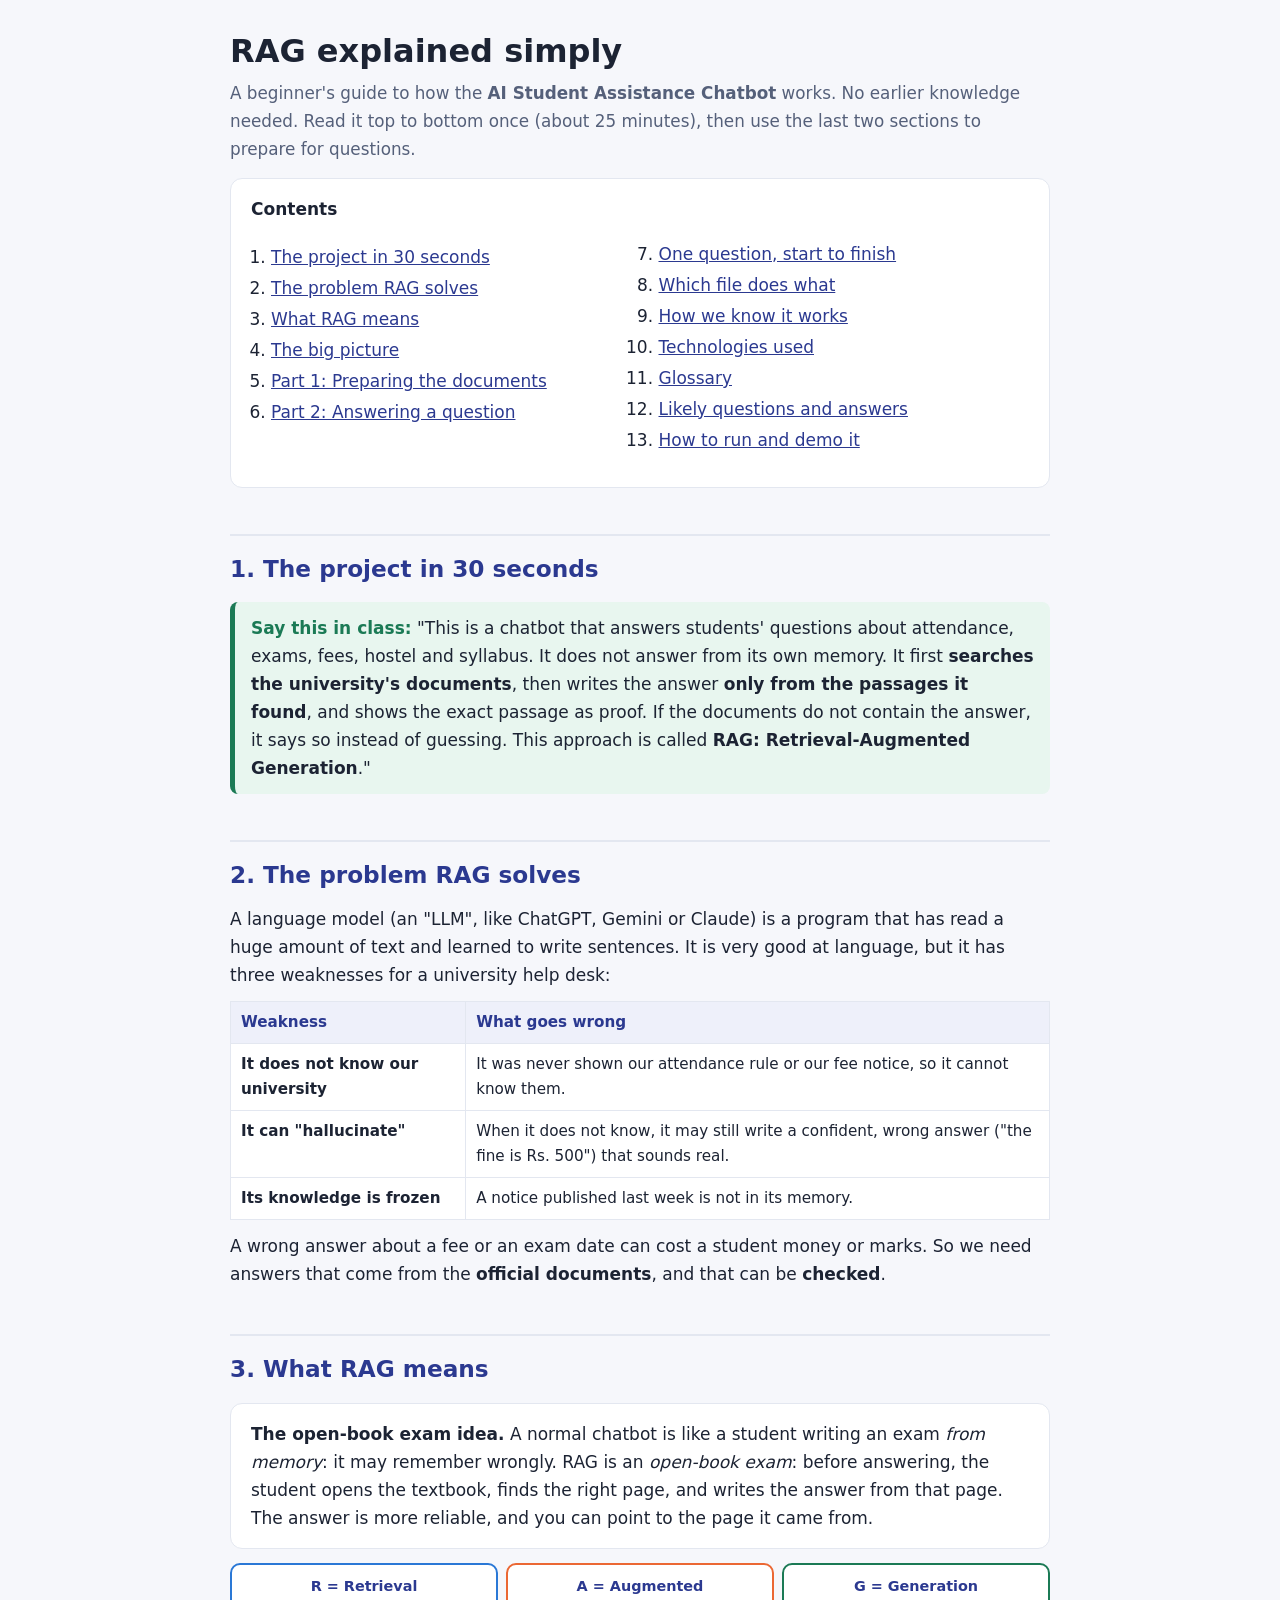
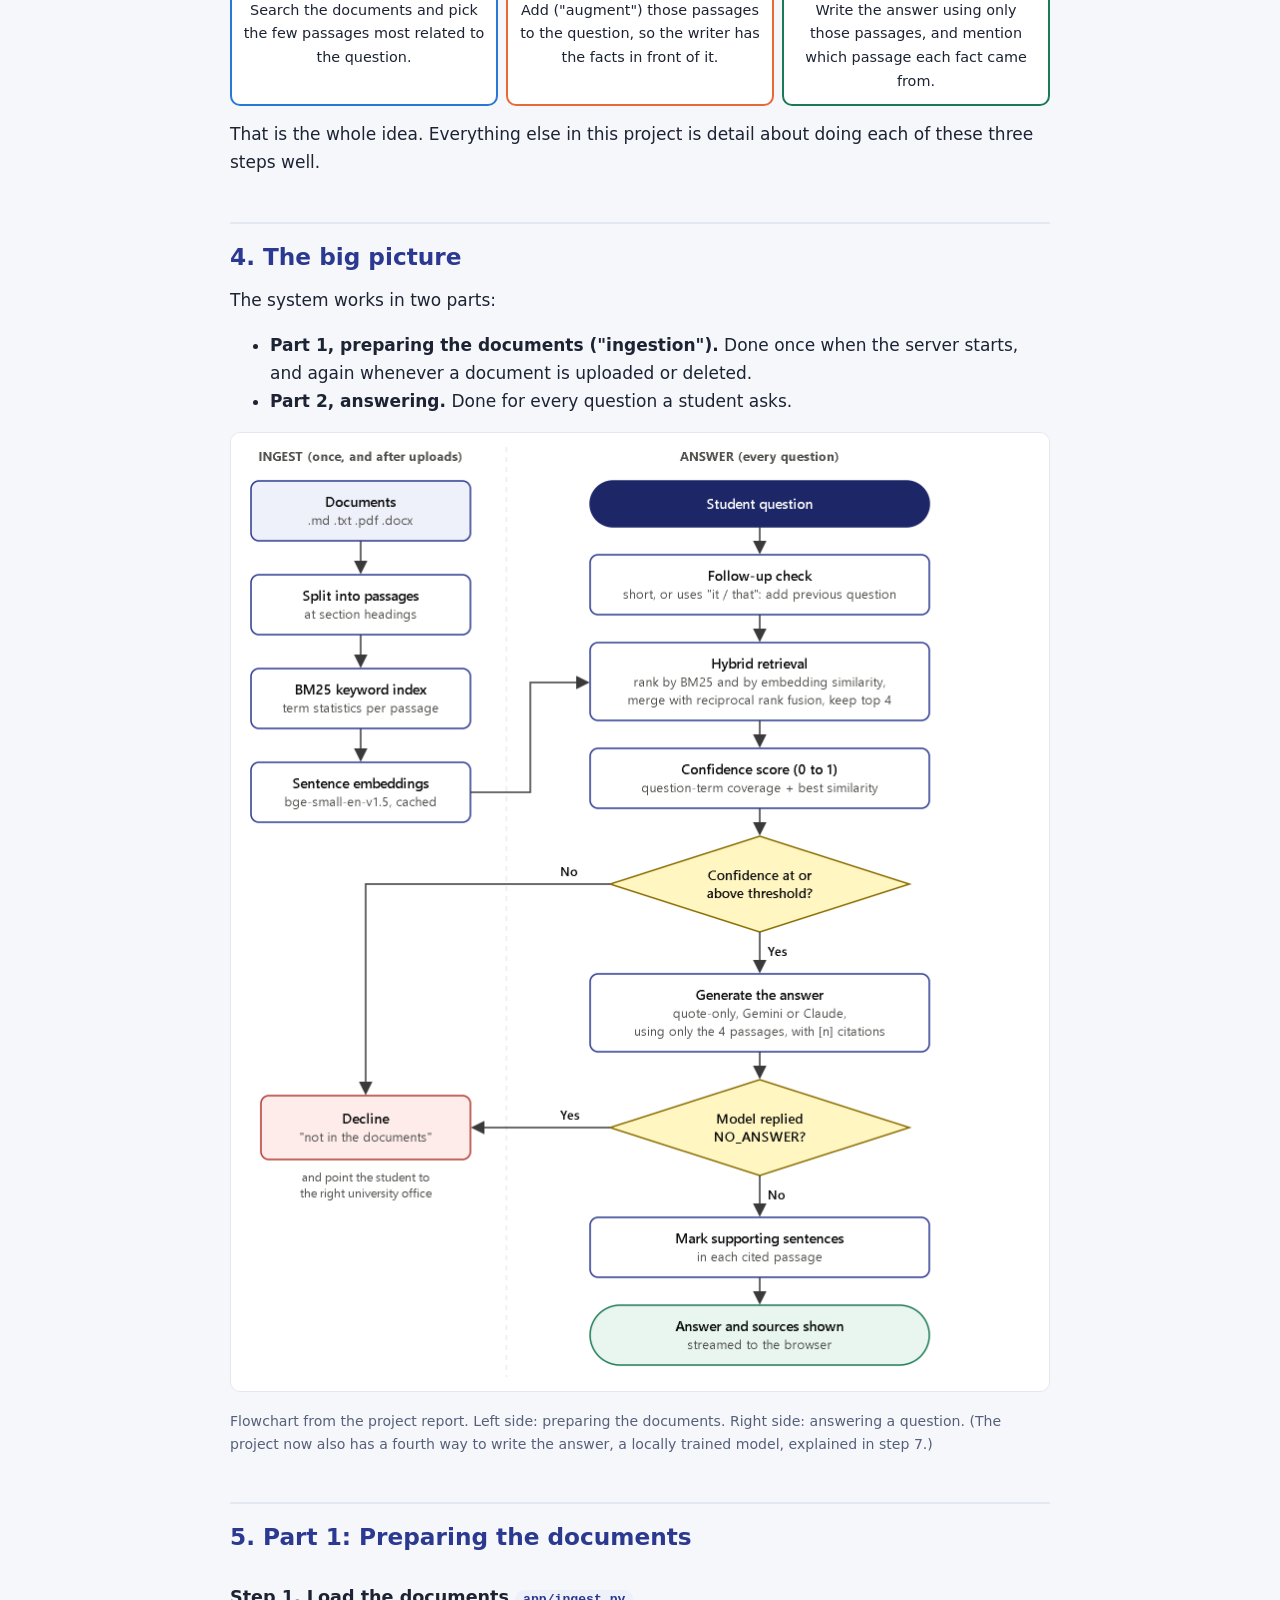
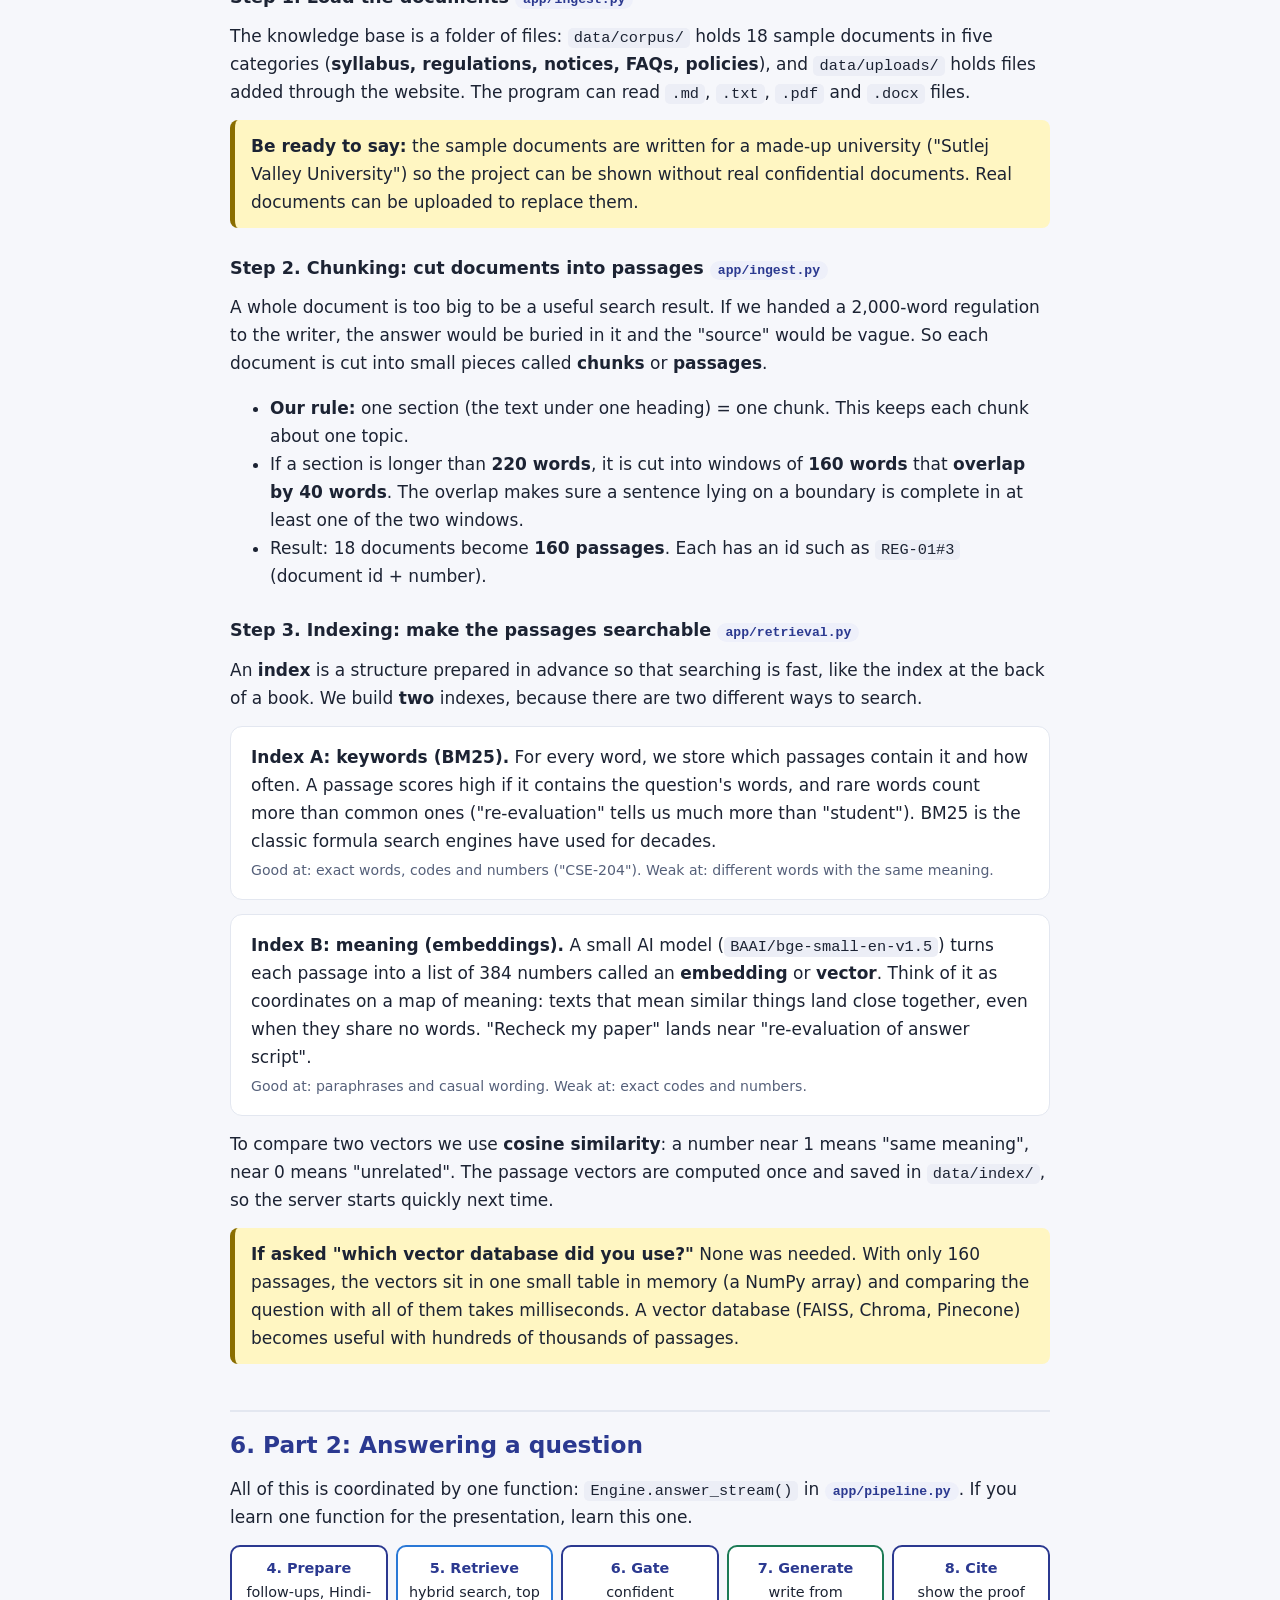
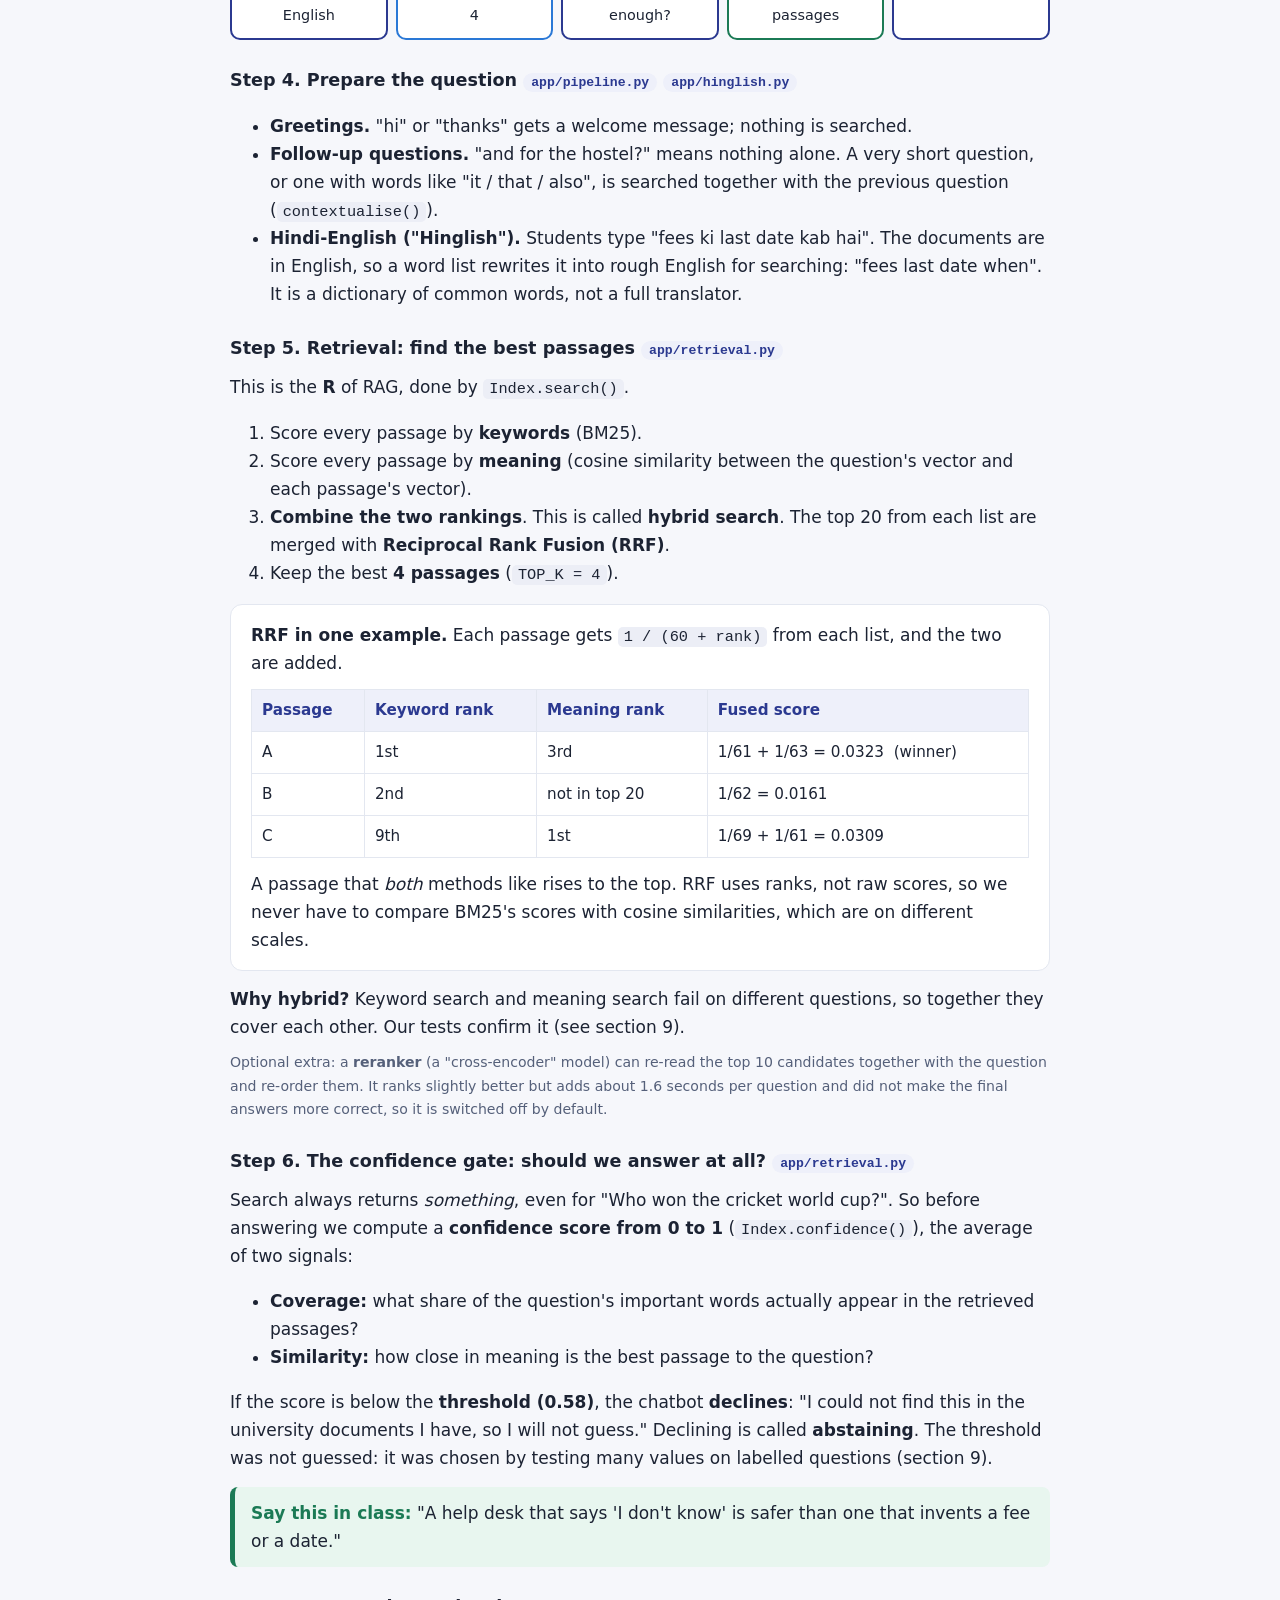
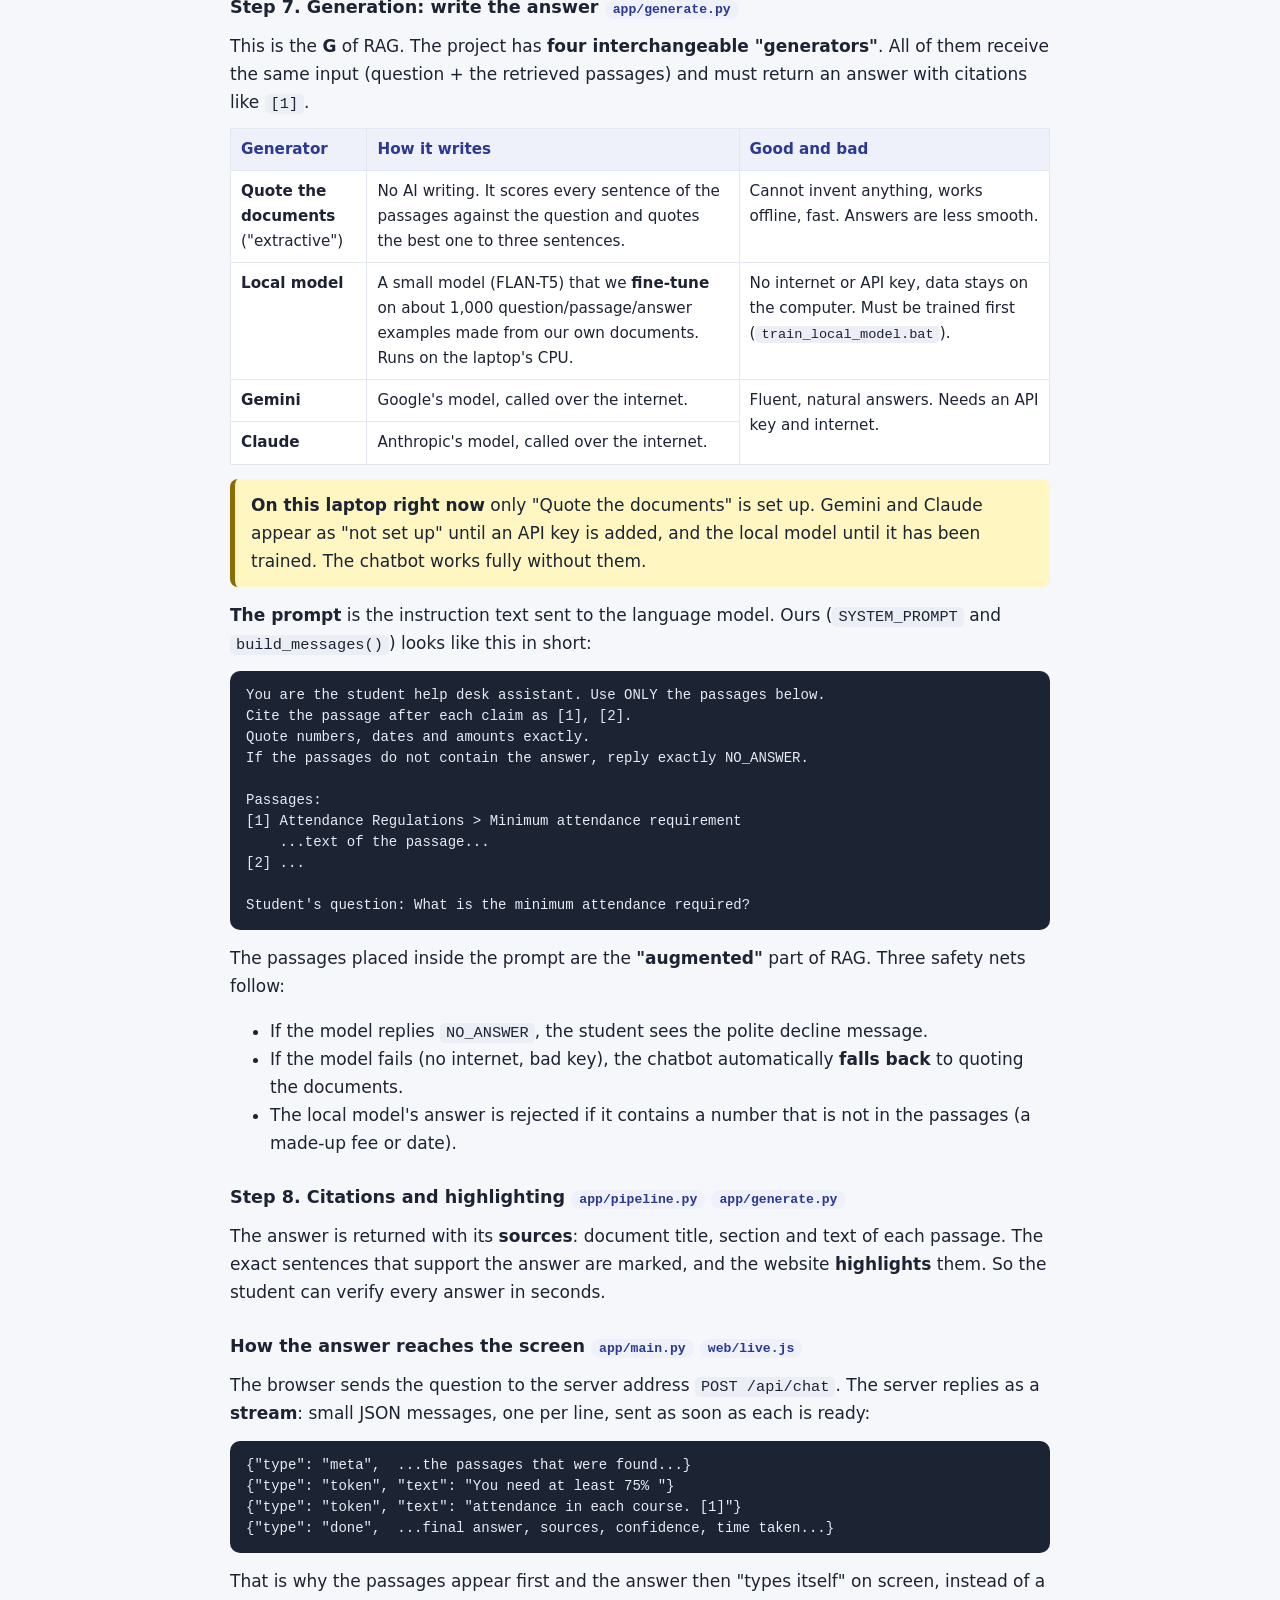
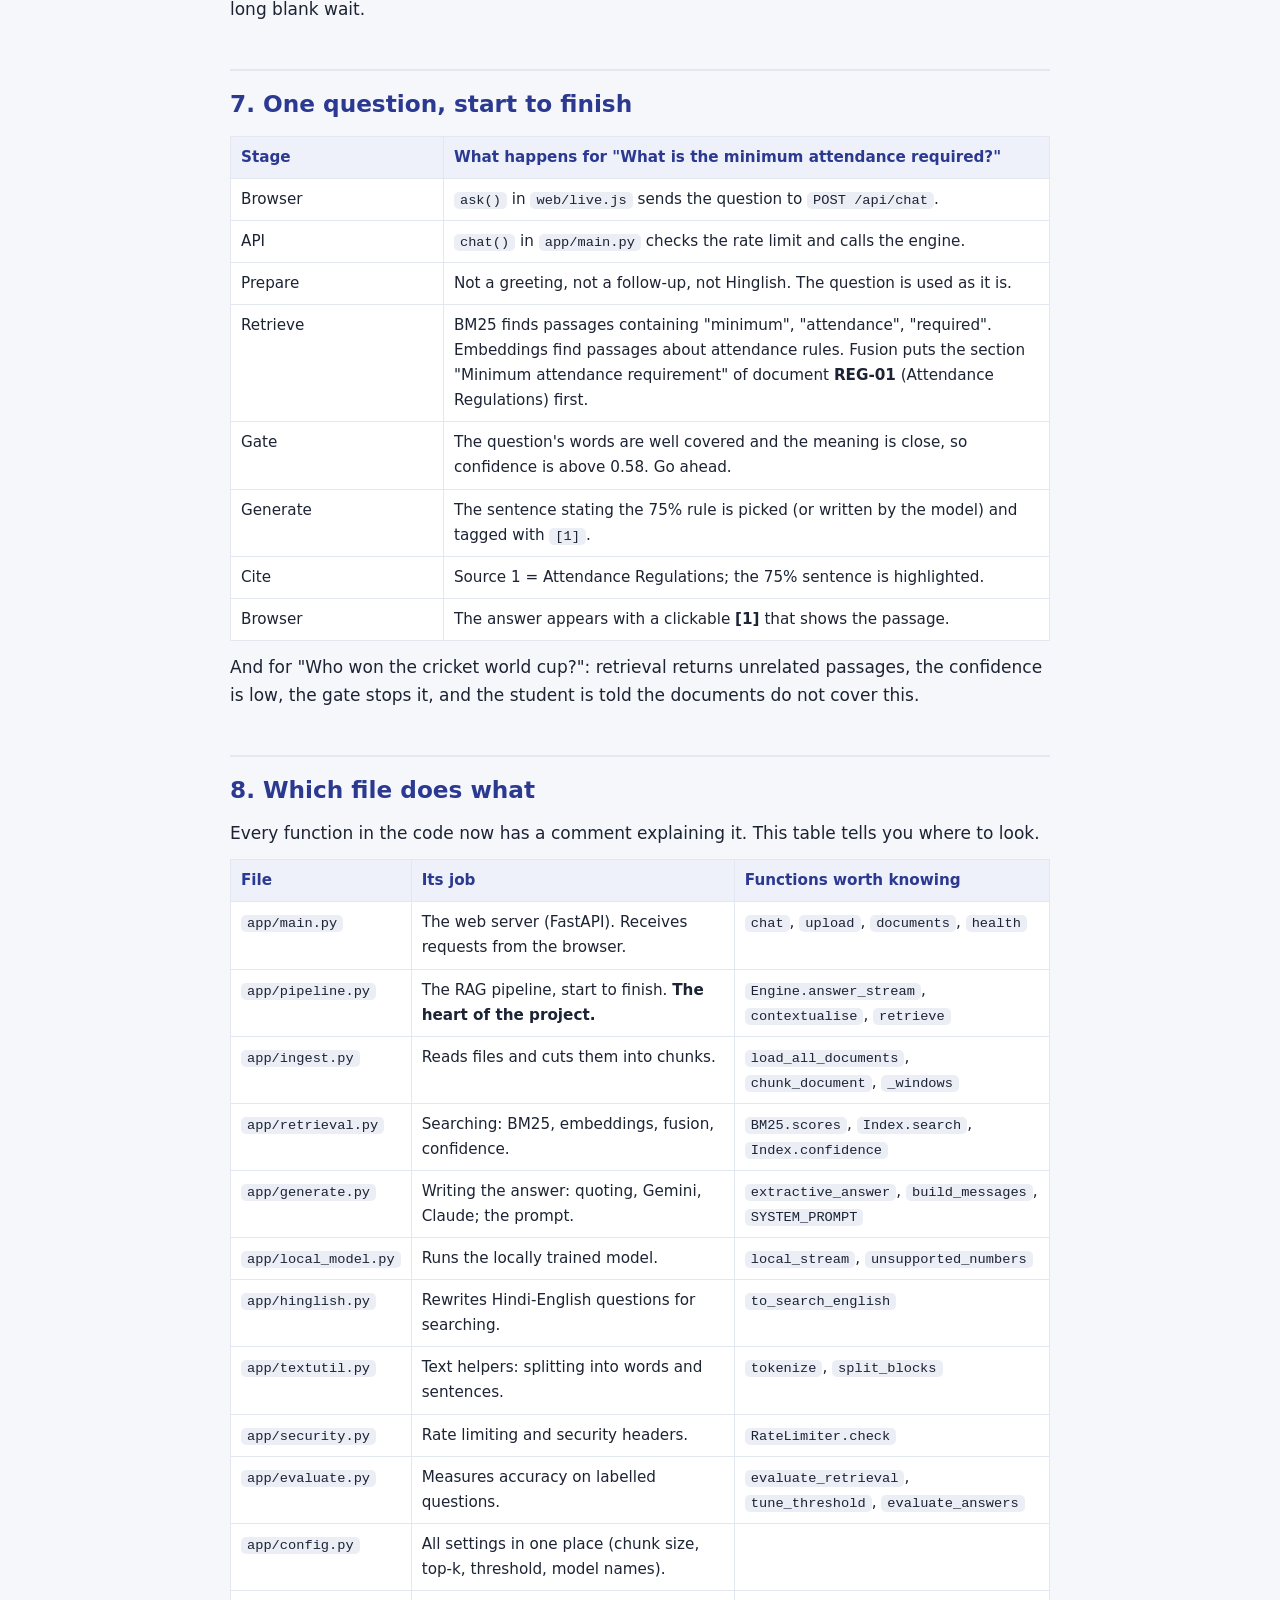
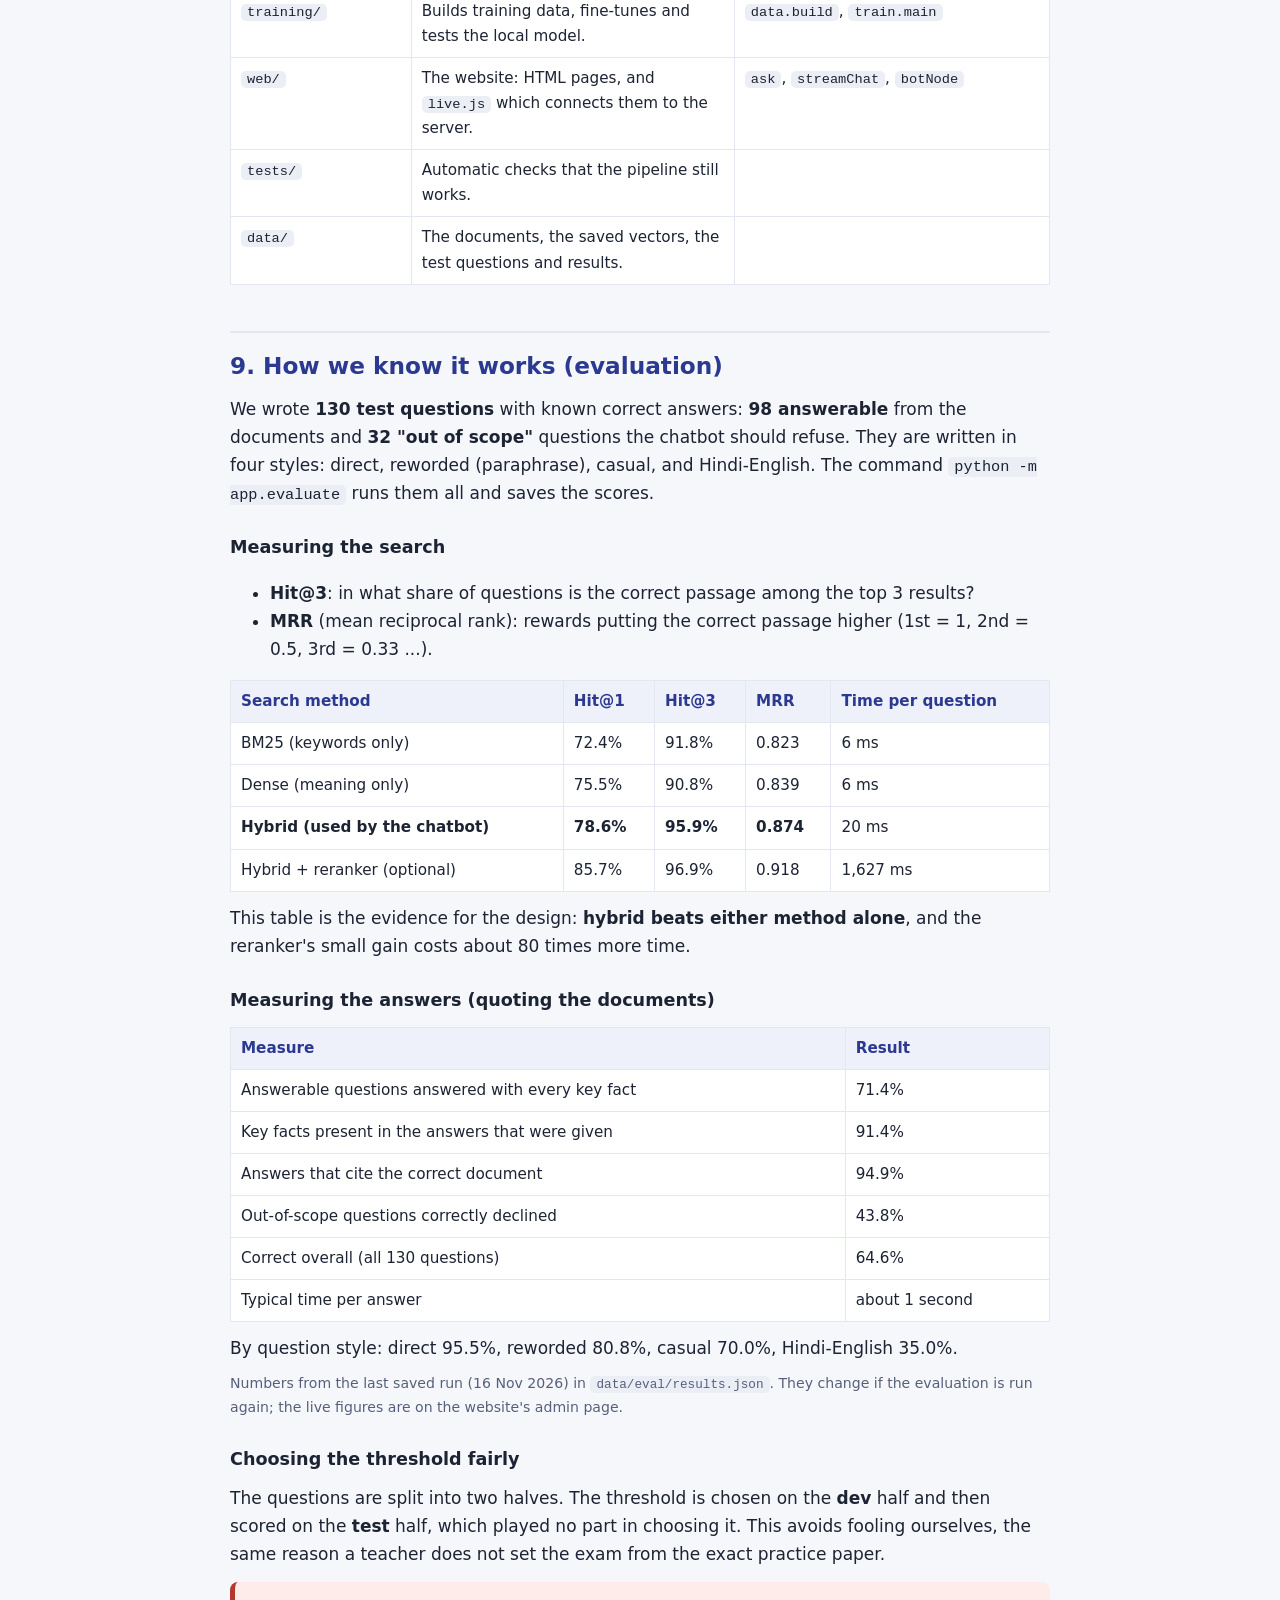
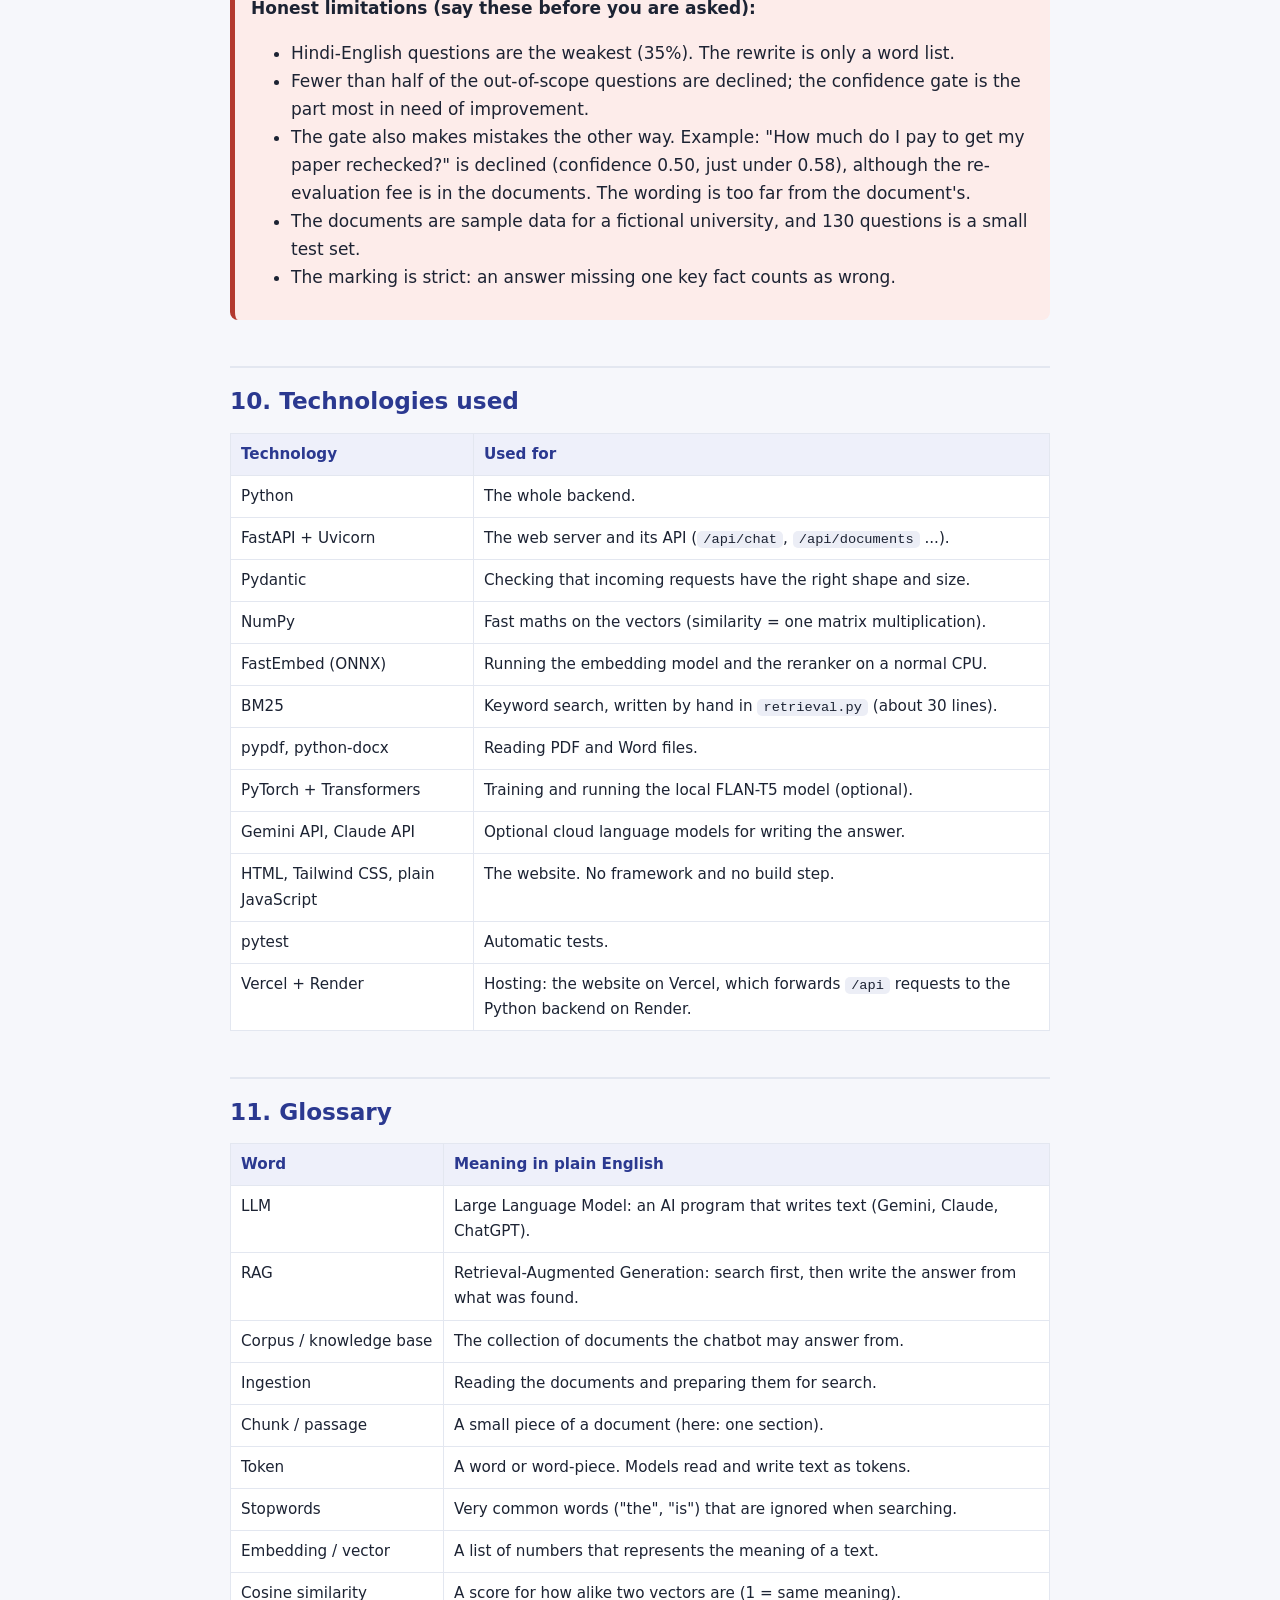
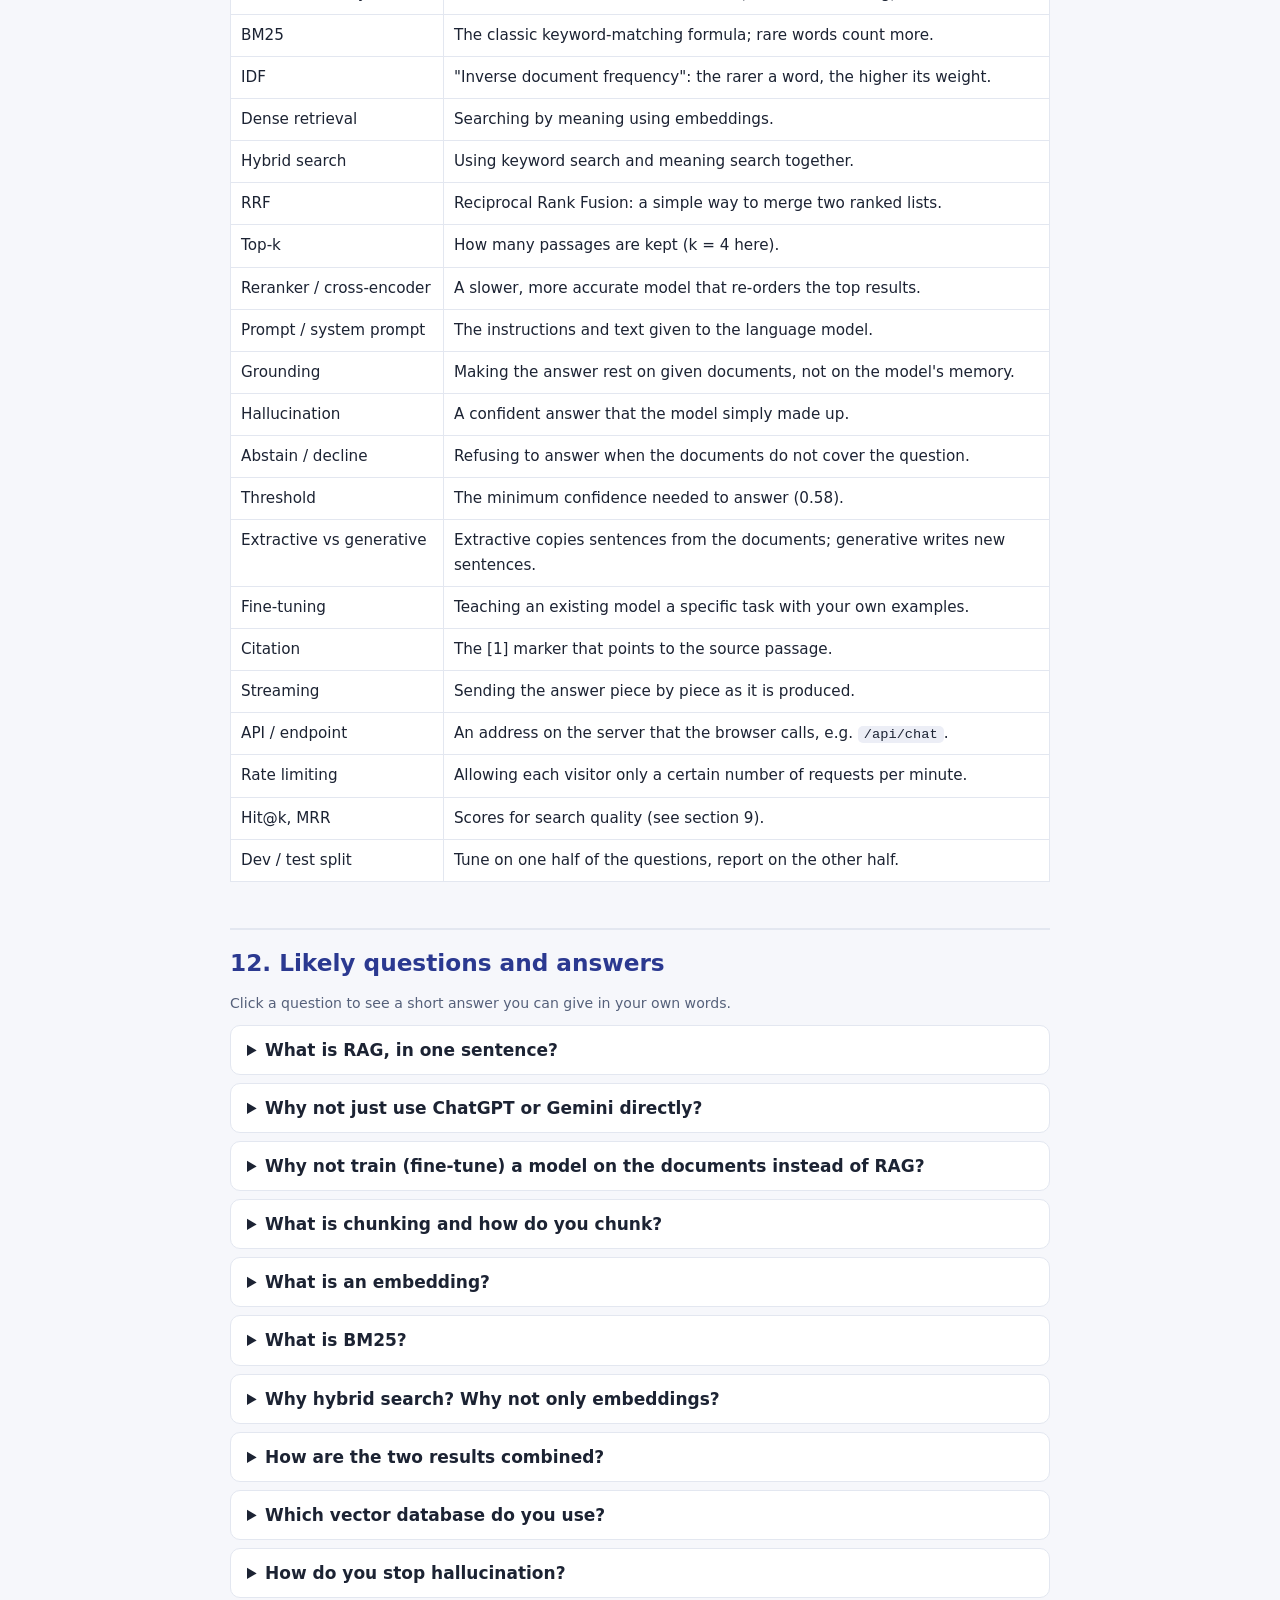
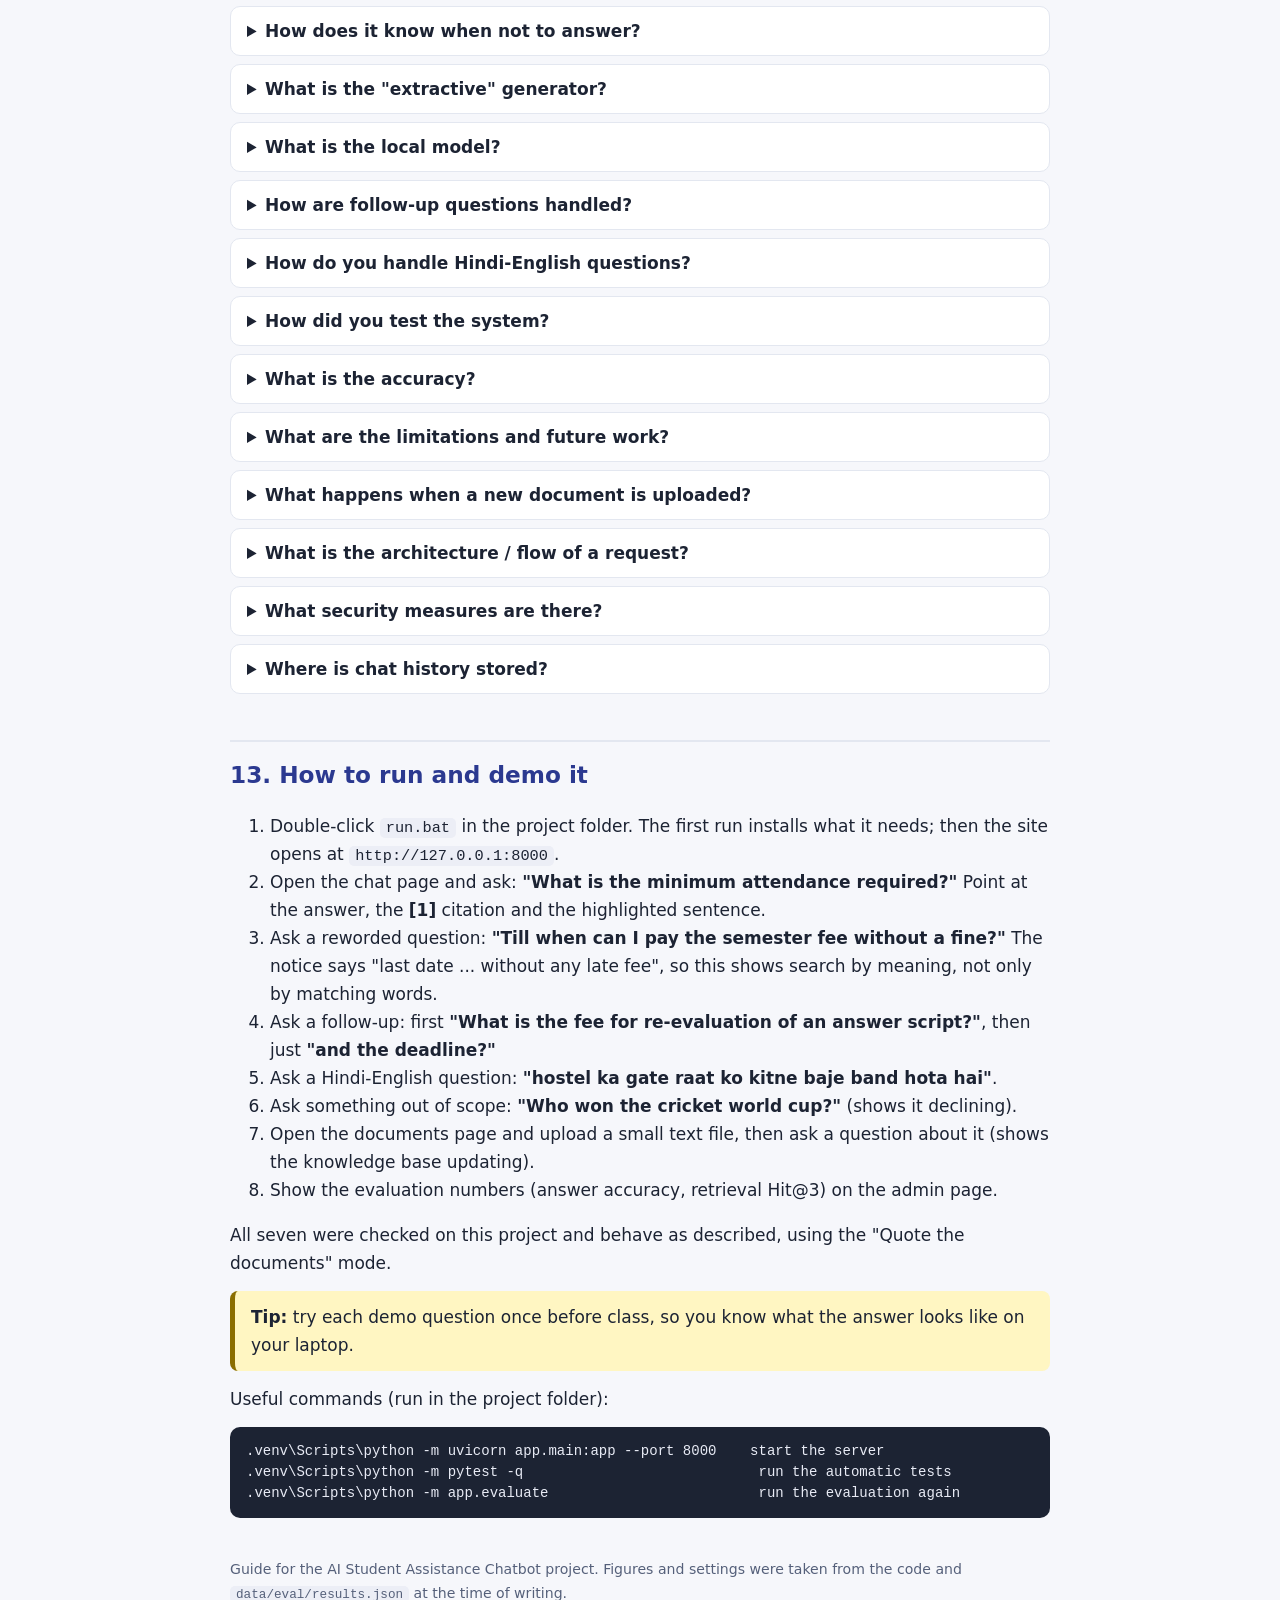
==== docs/RAG_Beginner_Guide.html @ 7822749c "Add the trained local model's test results, report and beginner docs flan-t5-small fine-tuned for 4 " ====
<!doctype html>
<html lang="en">
<head>
<meta charset="utf-8">
<meta name="viewport" content="width=device-width, initial-scale=1">
<title>RAG explained simply: AI Student Assistance Chatbot</title>
<style>
  :root { --ink:#1c2333; --soft:#55607a; --line:#e3e7f0; --bg:#f6f7fb; --card:#fff; --blue:#2b3990; --blue-bg:#eef0fa;
          --green:#1b7a55; --green-bg:#e8f6ef; --amber:#8a6d00; --amber-bg:#fff6c2; --red:#b3392f; --red-bg:#fdecea; }
  * { box-sizing:border-box; }
  body { margin:0; background:var(--bg); color:var(--ink); font:17px/1.65 "Segoe UI", system-ui, Arial, sans-serif; }
  main { max-width:860px; margin:0 auto; padding:32px 20px 80px; }
  h1 { font-size:2rem; line-height:1.2; margin:0 0 6px; }
  h2 { font-size:1.45rem; margin:46px 0 10px; padding-top:14px; border-top:2px solid var(--line); color:var(--blue); }
  h3 { font-size:1.1rem; margin:26px 0 6px; }
  p { margin:10px 0; }
  .lead { color:var(--soft); font-size:1.05rem; }
  code { background:#eceef6; padding:1px 6px; border-radius:5px; font:0.9em Consolas, "Courier New", monospace; }
  pre { background:#1c2333; color:#e8ebf5; padding:14px 16px; border-radius:10px; overflow-x:auto; font:14px/1.5 Consolas, "Courier New", monospace; }
  .card { background:var(--card); border:1px solid var(--line); border-radius:12px; padding:16px 20px; margin:14px 0; }
  .say { background:var(--green-bg); border-left:5px solid var(--green); border-radius:8px; padding:12px 16px; margin:14px 0; }
  .say b:first-child { color:var(--green); }
  .note { background:var(--amber-bg); border-left:5px solid var(--amber); border-radius:8px; padding:12px 16px; margin:14px 0; }
  .warn { background:var(--red-bg); border-left:5px solid var(--red); border-radius:8px; padding:12px 16px; margin:14px 0; }
  .file { display:inline-block; background:var(--blue-bg); color:var(--blue); font:600 0.82rem Consolas, monospace; padding:2px 8px; border-radius:20px; }
  table { width:100%; border-collapse:collapse; margin:12px 0; background:var(--card); font-size:0.95rem; }
  th, td { border:1px solid var(--line); padding:8px 10px; text-align:left; vertical-align:top; }
  th { background:var(--blue-bg); color:var(--blue); }
  .flow { display:flex; flex-wrap:wrap; gap:8px; align-items:stretch; margin:14px 0; }
  .flow div { flex:1 1 130px; background:var(--card); border:2px solid var(--blue); border-radius:10px; padding:10px; text-align:center; font-size:0.9rem; }
  .flow div b { display:block; color:var(--blue); }
  .flow .r { border-color:#2a78d6; } .flow .a { border-color:#eb6834; } .flow .g { border-color:var(--green); }
  .toc { columns:2; padding-left:20px; } .toc li { margin:3px 0; }
  a { color:var(--blue); }
  details { background:var(--card); border:1px solid var(--line); border-radius:10px; padding:10px 16px; margin:8px 0; }
  summary { cursor:pointer; font-weight:600; }
  img { max-width:100%; border:1px solid var(--line); border-radius:10px; background:#fff; }
  .small { font-size:0.88rem; color:var(--soft); }
  @media (max-width:600px) { .toc { columns:1; } body { font-size:16px; } }
  @media print { body { background:#fff; } details { break-inside:avoid; } }
</style>
</head>
<body>
<main>

<h1>RAG explained simply</h1>
<p class="lead">A beginner's guide to how the <b>AI Student Assistance Chatbot</b> works. No earlier knowledge needed.
Read it top to bottom once (about 25 minutes), then use the last two sections to prepare for questions.</p>

<div class="card">
<b>Contents</b>
<ol class="toc">
  <li><a href="#pitch">The project in 30 seconds</a></li>
  <li><a href="#problem">The problem RAG solves</a></li>
  <li><a href="#what">What RAG means</a></li>
  <li><a href="#bigpicture">The big picture</a></li>
  <li><a href="#ingest">Part 1: Preparing the documents</a></li>
  <li><a href="#answer">Part 2: Answering a question</a></li>
  <li><a href="#example">One question, start to finish</a></li>
  <li><a href="#files">Which file does what</a></li>
  <li><a href="#eval">How we know it works</a></li>
  <li><a href="#tech">Technologies used</a></li>
  <li><a href="#glossary">Glossary</a></li>
  <li><a href="#viva">Likely questions and answers</a></li>
  <li><a href="#demo">How to run and demo it</a></li>
</ol>
</div>

<!-- ------------------------------------------------------------------ -->
<h2 id="pitch">1. The project in 30 seconds</h2>
<div class="say"><b>Say this in class:</b> "This is a chatbot that answers students' questions about attendance, exams, fees,
hostel and syllabus. It does not answer from its own memory. It first <b>searches the university's documents</b>, then
writes the answer <b>only from the passages it found</b>, and shows the exact passage as proof. If the documents do not
contain the answer, it says so instead of guessing. This approach is called <b>RAG: Retrieval-Augmented Generation</b>."</div>

<!-- ------------------------------------------------------------------ -->
<h2 id="problem">2. The problem RAG solves</h2>
<p>A language model (an "LLM", like ChatGPT, Gemini or Claude) is a program that has read a huge amount of text and learned
to write sentences. It is very good at language, but it has three weaknesses for a university help desk:</p>
<table>
<tr><th>Weakness</th><th>What goes wrong</th></tr>
<tr><td><b>It does not know our university</b></td><td>It was never shown our attendance rule or our fee notice, so it cannot know them.</td></tr>
<tr><td><b>It can "hallucinate"</b></td><td>When it does not know, it may still write a confident, wrong answer ("the fine is Rs. 500") that sounds real.</td></tr>
<tr><td><b>Its knowledge is frozen</b></td><td>A notice published last week is not in its memory.</td></tr>
</table>
<p>A wrong answer about a fee or an exam date can cost a student money or marks. So we need answers that come from the
<b>official documents</b>, and that can be <b>checked</b>.</p>

<!-- ------------------------------------------------------------------ -->
<h2 id="what">3. What RAG means</h2>
<div class="card">
<b>The open-book exam idea.</b> A normal chatbot is like a student writing an exam <i>from memory</i>: it may remember
wrongly. RAG is an <i>open-book exam</i>: before answering, the student opens the textbook, finds the right page, and
writes the answer from that page. The answer is more reliable, and you can point to the page it came from.
</div>
<div class="flow">
  <div class="r"><b>R = Retrieval</b>Search the documents and pick the few passages most related to the question.</div>
  <div class="a"><b>A = Augmented</b>Add ("augment") those passages to the question, so the writer has the facts in front of it.</div>
  <div class="g"><b>G = Generation</b>Write the answer using only those passages, and mention which passage each fact came from.</div>
</div>
<p>That is the whole idea. Everything else in this project is detail about doing each of these three steps well.</p>

<!-- ------------------------------------------------------------------ -->
<h2 id="bigpicture">4. The big picture</h2>
<p>The system works in two parts:</p>
<ul>
  <li><b>Part 1, preparing the documents ("ingestion").</b> Done once when the server starts, and again whenever a document is
  uploaded or deleted.</li>
  <li><b>Part 2, answering.</b> Done for every question a student asks.</li>
</ul>
<p><img src="../report/figures/flowchart.png" alt="Flowchart: documents are split into passages and indexed; each question is prepared, searched, checked for confidence, answered and cited."></p>
<p class="small">Flowchart from the project report. Left side: preparing the documents. Right side: answering a question.
(The project now also has a fourth way to write the answer, a locally trained model, explained in step 7.)</p>

<!-- ------------------------------------------------------------------ -->
<h2 id="ingest">5. Part 1: Preparing the documents</h2>

<h3>Step 1. Load the documents <span class="file">app/ingest.py</span></h3>
<p>The knowledge base is a folder of files: <code>data/corpus/</code> holds 18 sample documents in five categories
(<b>syllabus, regulations, notices, FAQs, policies</b>), and <code>data/uploads/</code> holds files added through the
website. The program can read <code>.md</code>, <code>.txt</code>, <code>.pdf</code> and <code>.docx</code> files.</p>
<div class="note"><b>Be ready to say:</b> the sample documents are written for a made-up university ("Sutlej Valley University")
so the project can be shown without real confidential documents. Real documents can be uploaded to replace them.</div>

<h3>Step 2. Chunking: cut documents into passages <span class="file">app/ingest.py</span></h3>
<p>A whole document is too big to be a useful search result. If we handed a 2,000-word regulation to the writer, the answer
would be buried in it and the "source" would be vague. So each document is cut into small pieces called
<b>chunks</b> or <b>passages</b>.</p>
<ul>
  <li><b>Our rule:</b> one section (the text under one heading) = one chunk. This keeps each chunk about one topic.</li>
  <li>If a section is longer than <b>220 words</b>, it is cut into windows of <b>160 words</b> that <b>overlap by 40 words</b>.
  The overlap makes sure a sentence lying on a boundary is complete in at least one of the two windows.</li>
  <li>Result: 18 documents become <b>160 passages</b>. Each has an id such as <code>REG-01#3</code> (document id + number).</li>
</ul>

<h3>Step 3. Indexing: make the passages searchable <span class="file">app/retrieval.py</span></h3>
<p>An <b>index</b> is a structure prepared in advance so that searching is fast, like the index at the back of a book.
We build <b>two</b> indexes, because there are two different ways to search.</p>

<div class="card">
<b>Index A: keywords (BM25).</b> For every word, we store which passages contain it and how often.
A passage scores high if it contains the question's words, and rare words count more than common ones
("re-evaluation" tells us much more than "student"). BM25 is the classic formula search engines have used for decades.
<br><span class="small">Good at: exact words, codes and numbers ("CSE-204"). Weak at: different words with the same meaning.</span>
</div>

<div class="card">
<b>Index B: meaning (embeddings).</b> A small AI model (<code>BAAI/bge-small-en-v1.5</code>) turns each passage into a list of
384 numbers called an <b>embedding</b> or <b>vector</b>. Think of it as coordinates on a map of meaning: texts that mean
similar things land close together, even when they share no words. "Recheck my paper" lands near "re-evaluation of answer script".
<br><span class="small">Good at: paraphrases and casual wording. Weak at: exact codes and numbers.</span>
</div>

<p>To compare two vectors we use <b>cosine similarity</b>: a number near 1 means "same meaning", near 0 means "unrelated".
The passage vectors are computed once and saved in <code>data/index/</code>, so the server starts quickly next time.</p>
<div class="note"><b>If asked "which vector database did you use?"</b> None was needed. With only 160 passages, the vectors sit
in one small table in memory (a NumPy array) and comparing the question with all of them takes milliseconds. A vector database
(FAISS, Chroma, Pinecone) becomes useful with hundreds of thousands of passages.</div>

<!-- ------------------------------------------------------------------ -->
<h2 id="answer">6. Part 2: Answering a question</h2>
<p>All of this is coordinated by one function: <code>Engine.answer_stream()</code> in <span class="file">app/pipeline.py</span>.
If you learn one function for the presentation, learn this one.</p>

<div class="flow">
  <div><b>4. Prepare</b>follow-ups, Hindi-English</div>
  <div class="r"><b>5. Retrieve</b>hybrid search, top 4</div>
  <div><b>6. Gate</b>confident enough?</div>
  <div class="g"><b>7. Generate</b>write from passages</div>
  <div><b>8. Cite</b>show the proof</div>
</div>

<h3>Step 4. Prepare the question <span class="file">app/pipeline.py</span> <span class="file">app/hinglish.py</span></h3>
<ul>
  <li><b>Greetings.</b> "hi" or "thanks" gets a welcome message; nothing is searched.</li>
  <li><b>Follow-up questions.</b> "and for the hostel?" means nothing alone. A very short question, or one with words like
  "it / that / also", is searched together with the previous question (<code>contextualise()</code>).</li>
  <li><b>Hindi-English ("Hinglish").</b> Students type "fees ki last date kab hai". The documents are in English, so a word list
  rewrites it into rough English for searching: "fees last date when". It is a dictionary of common words, not a full translator.</li>
</ul>

<h3>Step 5. Retrieval: find the best passages <span class="file">app/retrieval.py</span></h3>
<p>This is the <b>R</b> of RAG, done by <code>Index.search()</code>.</p>
<ol>
  <li>Score every passage by <b>keywords</b> (BM25).</li>
  <li>Score every passage by <b>meaning</b> (cosine similarity between the question's vector and each passage's vector).</li>
  <li><b>Combine the two rankings</b>. This is called <b>hybrid search</b>. The top 20 from each list are merged with
  <b>Reciprocal Rank Fusion (RRF)</b>.</li>
  <li>Keep the best <b>4 passages</b> (<code>TOP_K = 4</code>).</li>
</ol>
<div class="card">
<b>RRF in one example.</b> Each passage gets <code>1 / (60 + rank)</code> from each list, and the two are added.
<table>
<tr><th>Passage</th><th>Keyword rank</th><th>Meaning rank</th><th>Fused score</th></tr>
<tr><td>A</td><td>1st</td><td>3rd</td><td>1/61 + 1/63 = 0.0323 &nbsp;(winner)</td></tr>
<tr><td>B</td><td>2nd</td><td>not in top 20</td><td>1/62 = 0.0161</td></tr>
<tr><td>C</td><td>9th</td><td>1st</td><td>1/69 + 1/61 = 0.0309</td></tr>
</table>
A passage that <i>both</i> methods like rises to the top. RRF uses ranks, not raw scores, so we never have to compare
BM25's scores with cosine similarities, which are on different scales.
</div>
<p><b>Why hybrid?</b> Keyword search and meaning search fail on different questions, so together they cover each other.
Our tests confirm it (see section 9).</p>
<p class="small">Optional extra: a <b>reranker</b> (a "cross-encoder" model) can re-read the top 10 candidates together with the
question and re-order them. It ranks slightly better but adds about 1.6 seconds per question and did not make the final
answers more correct, so it is switched off by default.</p>

<h3>Step 6. The confidence gate: should we answer at all? <span class="file">app/retrieval.py</span></h3>
<p>Search always returns <i>something</i>, even for "Who won the cricket world cup?". So before answering we compute a
<b>confidence score from 0 to 1</b> (<code>Index.confidence()</code>), the average of two signals:</p>
<ul>
  <li><b>Coverage:</b> what share of the question's important words actually appear in the retrieved passages?</li>
  <li><b>Similarity:</b> how close in meaning is the best passage to the question?</li>
</ul>
<p>If the score is below the <b>threshold (0.58)</b>, the chatbot <b>declines</b>: "I could not find this in the university
documents I have, so I will not guess." Declining is called <b>abstaining</b>. The threshold was not guessed: it was chosen
by testing many values on labelled questions (section 9).</p>
<div class="say"><b>Say this in class:</b> "A help desk that says 'I don't know' is safer than one that invents a fee or a date."</div>

<h3>Step 7. Generation: write the answer <span class="file">app/generate.py</span></h3>
<p>This is the <b>G</b> of RAG. The project has <b>four interchangeable "generators"</b>. All of them receive the same
input (question + the retrieved passages) and must return an answer with citations like <code>[1]</code>.</p>
<table>
<tr><th>Generator</th><th>How it writes</th><th>Good and bad</th></tr>
<tr><td><b>Quote the documents</b><br>("extractive")</td><td>No AI writing. It scores every sentence of the passages against the
question and quotes the best one to three sentences.</td><td>Cannot invent anything, works offline, fast. Answers are less smooth.</td></tr>
<tr><td><b>Local model</b></td><td>A small model (FLAN-T5) that we <b>fine-tune</b> on about 1,000 question/passage/answer
examples made from our own documents. Runs on the laptop's CPU.</td><td>No internet or API key, data stays on the computer.
Must be trained first (<code>train_local_model.bat</code>).</td></tr>
<tr><td><b>Gemini</b></td><td>Google's model, called over the internet.</td><td rowspan="2">Fluent, natural answers. Needs an API key and internet.</td></tr>
<tr><td><b>Claude</b></td><td>Anthropic's model, called over the internet.</td></tr>
</table>
<div class="note"><b>On this laptop right now</b> only "Quote the documents" is set up. Gemini and Claude appear as
"not set up" until an API key is added, and the local model until it has been trained. The chatbot works fully without them.</div>
<p><b>The prompt</b> is the instruction text sent to the language model. Ours (<code>SYSTEM_PROMPT</code> and
<code>build_messages()</code>) looks like this in short:</p>
<pre>You are the student help desk assistant. Use ONLY the passages below.
Cite the passage after each claim as [1], [2].
Quote numbers, dates and amounts exactly.
If the passages do not contain the answer, reply exactly NO_ANSWER.

Passages:
[1] Attendance Regulations > Minimum attendance requirement
    ...text of the passage...
[2] ...

Student's question: What is the minimum attendance required?</pre>
<p>The passages placed inside the prompt are the <b>"augmented"</b> part of RAG. Three safety nets follow:</p>
<ul>
  <li>If the model replies <code>NO_ANSWER</code>, the student sees the polite decline message.</li>
  <li>If the model fails (no internet, bad key), the chatbot automatically <b>falls back</b> to quoting the documents.</li>
  <li>The local model's answer is rejected if it contains a number that is not in the passages (a made-up fee or date).</li>
</ul>

<h3>Step 8. Citations and highlighting <span class="file">app/pipeline.py</span> <span class="file">app/generate.py</span></h3>
<p>The answer is returned with its <b>sources</b>: document title, section and text of each passage. The exact sentences that
support the answer are marked, and the website <b>highlights</b> them. So the student can verify every answer in seconds.</p>

<h3>How the answer reaches the screen <span class="file">app/main.py</span> <span class="file">web/live.js</span></h3>
<p>The browser sends the question to the server address <code>POST /api/chat</code>. The server replies as a <b>stream</b>:
small JSON messages, one per line, sent as soon as each is ready:</p>
<pre>{"type": "meta",  ...the passages that were found...}
{"type": "token", "text": "You need at least 75% "}
{"type": "token", "text": "attendance in each course. [1]"}
{"type": "done",  ...final answer, sources, confidence, time taken...}</pre>
<p>That is why the passages appear first and the answer then "types itself" on screen, instead of a long blank wait.</p>

<!-- ------------------------------------------------------------------ -->
<h2 id="example">7. One question, start to finish</h2>
<table>
<tr><th style="width:26%">Stage</th><th>What happens for "What is the minimum attendance required?"</th></tr>
<tr><td>Browser</td><td><code>ask()</code> in <code>web/live.js</code> sends the question to <code>POST /api/chat</code>.</td></tr>
<tr><td>API</td><td><code>chat()</code> in <code>app/main.py</code> checks the rate limit and calls the engine.</td></tr>
<tr><td>Prepare</td><td>Not a greeting, not a follow-up, not Hinglish. The question is used as it is.</td></tr>
<tr><td>Retrieve</td><td>BM25 finds passages containing "minimum", "attendance", "required". Embeddings find passages about attendance
rules. Fusion puts the section "Minimum attendance requirement" of document <b>REG-01</b> (Attendance Regulations) first.</td></tr>
<tr><td>Gate</td><td>The question's words are well covered and the meaning is close, so confidence is above 0.58. Go ahead.</td></tr>
<tr><td>Generate</td><td>The sentence stating the 75% rule is picked (or written by the model) and tagged with <code>[1]</code>.</td></tr>
<tr><td>Cite</td><td>Source 1 = Attendance Regulations; the 75% sentence is highlighted.</td></tr>
<tr><td>Browser</td><td>The answer appears with a clickable <b>[1]</b> that shows the passage.</td></tr>
</table>
<p>And for "Who won the cricket world cup?": retrieval returns unrelated passages, the confidence is low, the gate stops it,
and the student is told the documents do not cover this.</p>

<!-- ------------------------------------------------------------------ -->
<h2 id="files">8. Which file does what</h2>
<p>Every function in the code now has a comment explaining it. This table tells you where to look.</p>
<table>
<tr><th>File</th><th>Its job</th><th>Functions worth knowing</th></tr>
<tr><td><code>app/main.py</code></td><td>The web server (FastAPI). Receives requests from the browser.</td><td><code>chat</code>, <code>upload</code>, <code>documents</code>, <code>health</code></td></tr>
<tr><td><code>app/pipeline.py</code></td><td>The RAG pipeline, start to finish. <b>The heart of the project.</b></td><td><code>Engine.answer_stream</code>, <code>contextualise</code>, <code>retrieve</code></td></tr>
<tr><td><code>app/ingest.py</code></td><td>Reads files and cuts them into chunks.</td><td><code>load_all_documents</code>, <code>chunk_document</code>, <code>_windows</code></td></tr>
<tr><td><code>app/retrieval.py</code></td><td>Searching: BM25, embeddings, fusion, confidence.</td><td><code>BM25.scores</code>, <code>Index.search</code>, <code>Index.confidence</code></td></tr>
<tr><td><code>app/generate.py</code></td><td>Writing the answer: quoting, Gemini, Claude; the prompt.</td><td><code>extractive_answer</code>, <code>build_messages</code>, <code>SYSTEM_PROMPT</code></td></tr>
<tr><td><code>app/local_model.py</code></td><td>Runs the locally trained model.</td><td><code>local_stream</code>, <code>unsupported_numbers</code></td></tr>
<tr><td><code>app/hinglish.py</code></td><td>Rewrites Hindi-English questions for searching.</td><td><code>to_search_english</code></td></tr>
<tr><td><code>app/textutil.py</code></td><td>Text helpers: splitting into words and sentences.</td><td><code>tokenize</code>, <code>split_blocks</code></td></tr>
<tr><td><code>app/security.py</code></td><td>Rate limiting and security headers.</td><td><code>RateLimiter.check</code></td></tr>
<tr><td><code>app/evaluate.py</code></td><td>Measures accuracy on labelled questions.</td><td><code>evaluate_retrieval</code>, <code>tune_threshold</code>, <code>evaluate_answers</code></td></tr>
<tr><td><code>app/config.py</code></td><td>All settings in one place (chunk size, top-k, threshold, model names).</td><td></td></tr>
<tr><td><code>training/</code></td><td>Builds training data, fine-tunes and tests the local model.</td><td><code>data.build</code>, <code>train.main</code></td></tr>
<tr><td><code>web/</code></td><td>The website: HTML pages, and <code>live.js</code> which connects them to the server.</td><td><code>ask</code>, <code>streamChat</code>, <code>botNode</code></td></tr>
<tr><td><code>tests/</code></td><td>Automatic checks that the pipeline still works.</td><td></td></tr>
<tr><td><code>data/</code></td><td>The documents, the saved vectors, the test questions and results.</td><td></td></tr>
</table>

<!-- ------------------------------------------------------------------ -->
<h2 id="eval">9. How we know it works (evaluation)</h2>
<p>We wrote <b>130 test questions</b> with known correct answers: <b>98 answerable</b> from the documents and <b>32 "out of scope"</b>
questions the chatbot should refuse. They are written in four styles: direct, reworded (paraphrase), casual, and Hindi-English.
The command <code>python -m app.evaluate</code> runs them all and saves the scores.</p>

<h3>Measuring the search</h3>
<ul>
  <li><b>Hit@3</b>: in what share of questions is the correct passage among the top 3 results?</li>
  <li><b>MRR</b> (mean reciprocal rank): rewards putting the correct passage higher (1st = 1, 2nd = 0.5, 3rd = 0.33 ...).</li>
</ul>
<table>
<tr><th>Search method</th><th>Hit@1</th><th>Hit@3</th><th>MRR</th><th>Time per question</th></tr>
<tr><td>BM25 (keywords only)</td><td>72.4%</td><td>91.8%</td><td>0.823</td><td>6 ms</td></tr>
<tr><td>Dense (meaning only)</td><td>75.5%</td><td>90.8%</td><td>0.839</td><td>6 ms</td></tr>
<tr><td><b>Hybrid (used by the chatbot)</b></td><td><b>78.6%</b></td><td><b>95.9%</b></td><td><b>0.874</b></td><td>20 ms</td></tr>
<tr><td>Hybrid + reranker (optional)</td><td>85.7%</td><td>96.9%</td><td>0.918</td><td>1,627 ms</td></tr>
</table>
<p>This table is the evidence for the design: <b>hybrid beats either method alone</b>, and the reranker's small gain costs
about 80 times more time.</p>

<h3>Measuring the answers (quoting the documents)</h3>
<table>
<tr><th>Measure</th><th>Result</th></tr>
<tr><td>Answerable questions answered with every key fact</td><td>71.4%</td></tr>
<tr><td>Key facts present in the answers that were given</td><td>91.4%</td></tr>
<tr><td>Answers that cite the correct document</td><td>94.9%</td></tr>
<tr><td>Out-of-scope questions correctly declined</td><td>43.8%</td></tr>
<tr><td>Correct overall (all 130 questions)</td><td>64.6%</td></tr>
<tr><td>Typical time per answer</td><td>about 1 second</td></tr>
</table>
<p>By question style: direct 95.5%, reworded 80.8%, casual 70.0%, Hindi-English 35.0%.</p>
<p class="small">Numbers from the last saved run (16 Nov 2026) in <code>data/eval/results.json</code>. They change if the
evaluation is run again; the live figures are on the website's admin page.</p>

<h3>Choosing the threshold fairly</h3>
<p>The questions are split into two halves. The threshold is chosen on the <b>dev</b> half and then scored on the <b>test</b>
half, which played no part in choosing it. This avoids fooling ourselves, the same reason a teacher does not set the exam
from the exact practice paper.</p>

<div class="warn"><b>Honest limitations (say these before you are asked):</b>
<ul>
  <li>Hindi-English questions are the weakest (35%). The rewrite is only a word list.</li>
  <li>Fewer than half of the out-of-scope questions are declined; the confidence gate is the part most in need of improvement.</li>
  <li>The gate also makes mistakes the other way. Example: "How much do I pay to get my paper rechecked?" is declined
  (confidence 0.50, just under 0.58), although the re-evaluation fee is in the documents. The wording is too far from the document's.</li>
  <li>The documents are sample data for a fictional university, and 130 questions is a small test set.</li>
  <li>The marking is strict: an answer missing one key fact counts as wrong.</li>
</ul></div>

<!-- ------------------------------------------------------------------ -->
<h2 id="tech">10. Technologies used</h2>
<table>
<tr><th>Technology</th><th>Used for</th></tr>
<tr><td>Python</td><td>The whole backend.</td></tr>
<tr><td>FastAPI + Uvicorn</td><td>The web server and its API (<code>/api/chat</code>, <code>/api/documents</code> ...).</td></tr>
<tr><td>Pydantic</td><td>Checking that incoming requests have the right shape and size.</td></tr>
<tr><td>NumPy</td><td>Fast maths on the vectors (similarity = one matrix multiplication).</td></tr>
<tr><td>FastEmbed (ONNX)</td><td>Running the embedding model and the reranker on a normal CPU.</td></tr>
<tr><td>BM25</td><td>Keyword search, written by hand in <code>retrieval.py</code> (about 30 lines).</td></tr>
<tr><td>pypdf, python-docx</td><td>Reading PDF and Word files.</td></tr>
<tr><td>PyTorch + Transformers</td><td>Training and running the local FLAN-T5 model (optional).</td></tr>
<tr><td>Gemini API, Claude API</td><td>Optional cloud language models for writing the answer.</td></tr>
<tr><td>HTML, Tailwind CSS, plain JavaScript</td><td>The website. No framework and no build step.</td></tr>
<tr><td>pytest</td><td>Automatic tests.</td></tr>
<tr><td>Vercel + Render</td><td>Hosting: the website on Vercel, which forwards <code>/api</code> requests to the Python backend on Render.</td></tr>
</table>

<!-- ------------------------------------------------------------------ -->
<h2 id="glossary">11. Glossary</h2>
<table>
<tr><th style="width:26%">Word</th><th>Meaning in plain English</th></tr>
<tr><td>LLM</td><td>Large Language Model: an AI program that writes text (Gemini, Claude, ChatGPT).</td></tr>
<tr><td>RAG</td><td>Retrieval-Augmented Generation: search first, then write the answer from what was found.</td></tr>
<tr><td>Corpus / knowledge base</td><td>The collection of documents the chatbot may answer from.</td></tr>
<tr><td>Ingestion</td><td>Reading the documents and preparing them for search.</td></tr>
<tr><td>Chunk / passage</td><td>A small piece of a document (here: one section).</td></tr>
<tr><td>Token</td><td>A word or word-piece. Models read and write text as tokens.</td></tr>
<tr><td>Stopwords</td><td>Very common words ("the", "is") that are ignored when searching.</td></tr>
<tr><td>Embedding / vector</td><td>A list of numbers that represents the meaning of a text.</td></tr>
<tr><td>Cosine similarity</td><td>A score for how alike two vectors are (1 = same meaning).</td></tr>
<tr><td>BM25</td><td>The classic keyword-matching formula; rare words count more.</td></tr>
<tr><td>IDF</td><td>"Inverse document frequency": the rarer a word, the higher its weight.</td></tr>
<tr><td>Dense retrieval</td><td>Searching by meaning using embeddings.</td></tr>
<tr><td>Hybrid search</td><td>Using keyword search and meaning search together.</td></tr>
<tr><td>RRF</td><td>Reciprocal Rank Fusion: a simple way to merge two ranked lists.</td></tr>
<tr><td>Top-k</td><td>How many passages are kept (k = 4 here).</td></tr>
<tr><td>Reranker / cross-encoder</td><td>A slower, more accurate model that re-orders the top results.</td></tr>
<tr><td>Prompt / system prompt</td><td>The instructions and text given to the language model.</td></tr>
<tr><td>Grounding</td><td>Making the answer rest on given documents, not on the model's memory.</td></tr>
<tr><td>Hallucination</td><td>A confident answer that the model simply made up.</td></tr>
<tr><td>Abstain / decline</td><td>Refusing to answer when the documents do not cover the question.</td></tr>
<tr><td>Threshold</td><td>The minimum confidence needed to answer (0.58).</td></tr>
<tr><td>Extractive vs generative</td><td>Extractive copies sentences from the documents; generative writes new sentences.</td></tr>
<tr><td>Fine-tuning</td><td>Teaching an existing model a specific task with your own examples.</td></tr>
<tr><td>Citation</td><td>The [1] marker that points to the source passage.</td></tr>
<tr><td>Streaming</td><td>Sending the answer piece by piece as it is produced.</td></tr>
<tr><td>API / endpoint</td><td>An address on the server that the browser calls, e.g. <code>/api/chat</code>.</td></tr>
<tr><td>Rate limiting</td><td>Allowing each visitor only a certain number of requests per minute.</td></tr>
<tr><td>Hit@k, MRR</td><td>Scores for search quality (see section 9).</td></tr>
<tr><td>Dev / test split</td><td>Tune on one half of the questions, report on the other half.</td></tr>
</table>

<!-- ------------------------------------------------------------------ -->
<h2 id="viva">12. Likely questions and answers</h2>
<p class="small">Click a question to see a short answer you can give in your own words.</p>

<details><summary>What is RAG, in one sentence?</summary><p>Retrieval-Augmented Generation: the system first retrieves relevant
passages from a document collection, then generates the answer using only those passages, so the answer is grounded and can be cited.</p></details>

<details><summary>Why not just use ChatGPT or Gemini directly?</summary><p>It does not know our university's rules, it can
hallucinate fees and dates, and its knowledge is not updated when a new notice comes. RAG gives it the official text at
question time and makes every answer checkable.</p></details>

<details><summary>Why not train (fine-tune) a model on the documents instead of RAG?</summary><p>Training is slow and costly and has
to be repeated whenever a document changes, and the model still cannot show its source. With RAG, updating knowledge is just
uploading a file: the index is rebuilt in seconds.</p></details>

<details><summary>What is chunking and how do you chunk?</summary><p>Cutting documents into small passages so that search returns a
focused piece. We cut at section headings; a section over 220 words is cut into 160-word windows with a 40-word overlap so no
sentence is lost at a boundary. Code: <code>chunk_document()</code> in <code>app/ingest.py</code>.</p></details>

<details><summary>What is an embedding?</summary><p>A list of numbers (384 here) that represents the meaning of a text. Similar
meanings give similar numbers, so we can find passages that mean the same as the question even when the words differ.
We use the open model <code>bge-small-en-v1.5</code>, which runs on a normal CPU.</p></details>

<details><summary>What is BM25?</summary><p>A keyword-ranking formula. A passage scores higher when it contains the question's words,
more so for rare words, with a correction so long passages do not win unfairly. Code: class <code>BM25</code> in <code>app/retrieval.py</code>.</p></details>

<details><summary>Why hybrid search? Why not only embeddings?</summary><p>Keywords are best for exact terms, codes and numbers;
embeddings are best for reworded and casual questions. Each fails where the other succeeds. In our test, the correct passage
was in the top 3 for 95.9% of questions with hybrid, against 91.8% (keywords only) and 90.8% (embeddings only).</p></details>

<details><summary>How are the two results combined?</summary><p>With Reciprocal Rank Fusion: each passage gets 1/(60 + rank) from
each list and the values are added. It only uses ranks, so the two different score scales never need to be compared.</p></details>

<details><summary>Which vector database do you use?</summary><p>None. There are only 160 passages, so the vectors are kept in a NumPy
array in memory and saved to a file. Comparing a question with all of them is one matrix multiplication. A vector database
would be the next step for a much larger corpus.</p></details>

<details><summary>How do you stop hallucination?</summary><p>Four ways: (1) the prompt tells the model to use only the passages and
reply NO_ANSWER otherwise; (2) a confidence gate declines before generating when the passages do not cover the question;
(3) the default "quote the documents" mode copies sentences and cannot invent; (4) every answer shows its source passage with
the supporting sentence highlighted.</p></details>

<details><summary>How does it know when not to answer?</summary><p>It computes a confidence score from two signals: how many of the
question's important words appear in the retrieved passages, and how similar the best passage is in meaning. Below the
threshold of 0.58 it declines. The threshold was chosen on the dev half of the labelled questions.</p></details>

<details><summary>What is the "extractive" generator?</summary><p>It does not use a language model. It splits the retrieved passages
into sentences, scores each against the question (25% keyword overlap, 75% meaning similarity, plus a small bonus for
higher-ranked passages) and quotes the best one to three. Code: <code>extractive_answer()</code>.</p></details>

<details><summary>What is the local model?</summary><p>FLAN-T5, a small open model from Google, fine-tuned on about 1,000 examples
built from our own documents, including examples where the right reply is NO_ANSWER. It runs on the laptop with no internet.
It has to be trained once with <code>train_local_model.bat</code> before it appears as available.</p></details>

<details><summary>How are follow-up questions handled?</summary><p>If a question is very short or uses words like "it", "that",
"also", it is searched together with the previous question. Code: <code>Engine.contextualise()</code>.</p></details>

<details><summary>How do you handle Hindi-English questions?</summary><p>A word list replaces common Hindi words with English
("kab" to "when", "chutti" to "leave") and drops grammar words before searching. It helps, but this style is still our weakest (35%).</p></details>

<details><summary>How did you test the system?</summary><p>With 130 labelled questions (98 answerable, 32 out of scope) in four
wording styles. We measure search with Hit@k and MRR, and answers by whether every key fact is present, or whether
out-of-scope questions are declined. There are also automatic tests in <code>tests/test_pipeline.py</code>.</p></details>

<details><summary>What is the accuracy?</summary><p>Search: the right passage is in the top 3 for 95.9% of answerable questions.
Answers in quote mode: 71.4% of answerable questions contain every key fact, and 64.6% of all 130 questions are handled
correctly. Direct questions reach 95.5%; Hindi-English ones only 35%.</p></details>

<details><summary>What are the limitations and future work?</summary><p>Hindi-English understanding, a stronger "should I answer?"
check, scanned PDFs (they need OCR), a larger real corpus with a vector database, user login, and remembering more of the
conversation.</p></details>

<details><summary>What happens when a new document is uploaded?</summary><p>The file is validated (type, size under 10 MB), saved in
<code>data/uploads/</code>, and <code>engine.rebuild()</code> re-reads all documents, re-chunks them and rebuilds both indexes.
The chatbot can answer from the new file immediately.</p></details>

<details><summary>What is the architecture / flow of a request?</summary><p>Browser (HTML + JavaScript) → FastAPI server
(<code>app/main.py</code>) → RAG engine (<code>app/pipeline.py</code>) → retrieval (<code>retrieval.py</code>) → generation
(<code>generate.py</code>) → the answer is streamed back to the browser with its sources.</p></details>

<details><summary>What security measures are there?</summary><p>Rate limits per visitor (20 chat requests per minute), input size
limits, upload checks on file type and size, safe file names, security headers for the browser, and server text is always
inserted as plain text so it cannot run as code. There is no login in this version.</p></details>

<details><summary>Where is chat history stored?</summary><p>In the browser's own storage (localStorage) on the student's device.
The server keeps no conversations; it only saves the thumbs-up/down feedback.</p></details>

<!-- ------------------------------------------------------------------ -->
<h2 id="demo">13. How to run and demo it</h2>
<ol>
  <li>Double-click <code>run.bat</code> in the project folder. The first run installs what it needs; then the site opens at
  <code>http://127.0.0.1:8000</code>.</li>
  <li>Open the chat page and ask: <b>"What is the minimum attendance required?"</b> Point at the answer, the <b>[1]</b>
  citation and the highlighted sentence.</li>
  <li>Ask a reworded question: <b>"Till when can I pay the semester fee without a fine?"</b> The notice says "last date ...
  without any late fee", so this shows search by meaning, not only by matching words.</li>
  <li>Ask a follow-up: first <b>"What is the fee for re-evaluation of an answer script?"</b>, then just <b>"and the deadline?"</b></li>
  <li>Ask a Hindi-English question: <b>"hostel ka gate raat ko kitne baje band hota hai"</b>.</li>
  <li>Ask something out of scope: <b>"Who won the cricket world cup?"</b> (shows it declining).</li>
  <li>Open the documents page and upload a small text file, then ask a question about it (shows the knowledge base updating).</li>
  <li>Show the evaluation numbers (answer accuracy, retrieval Hit@3) on the admin page.</li>
</ol>
<p>All seven were checked on this project and behave as described, using the "Quote the documents" mode.</p>
<div class="note"><b>Tip:</b> try each demo question once before class, so you know what the answer looks like on your laptop.</div>
<p>Useful commands (run in the project folder):</p>
<pre>.venv\Scripts\python -m uvicorn app.main:app --port 8000    start the server
.venv\Scripts\python -m pytest -q                            run the automatic tests
.venv\Scripts\python -m app.evaluate                         run the evaluation again</pre>

<p class="small" style="margin-top:40px">Guide for the AI Student Assistance Chatbot project. Figures and settings were taken from the code and
<code>data/eval/results.json</code> at the time of writing.</p>

</main>
</body>
</html>
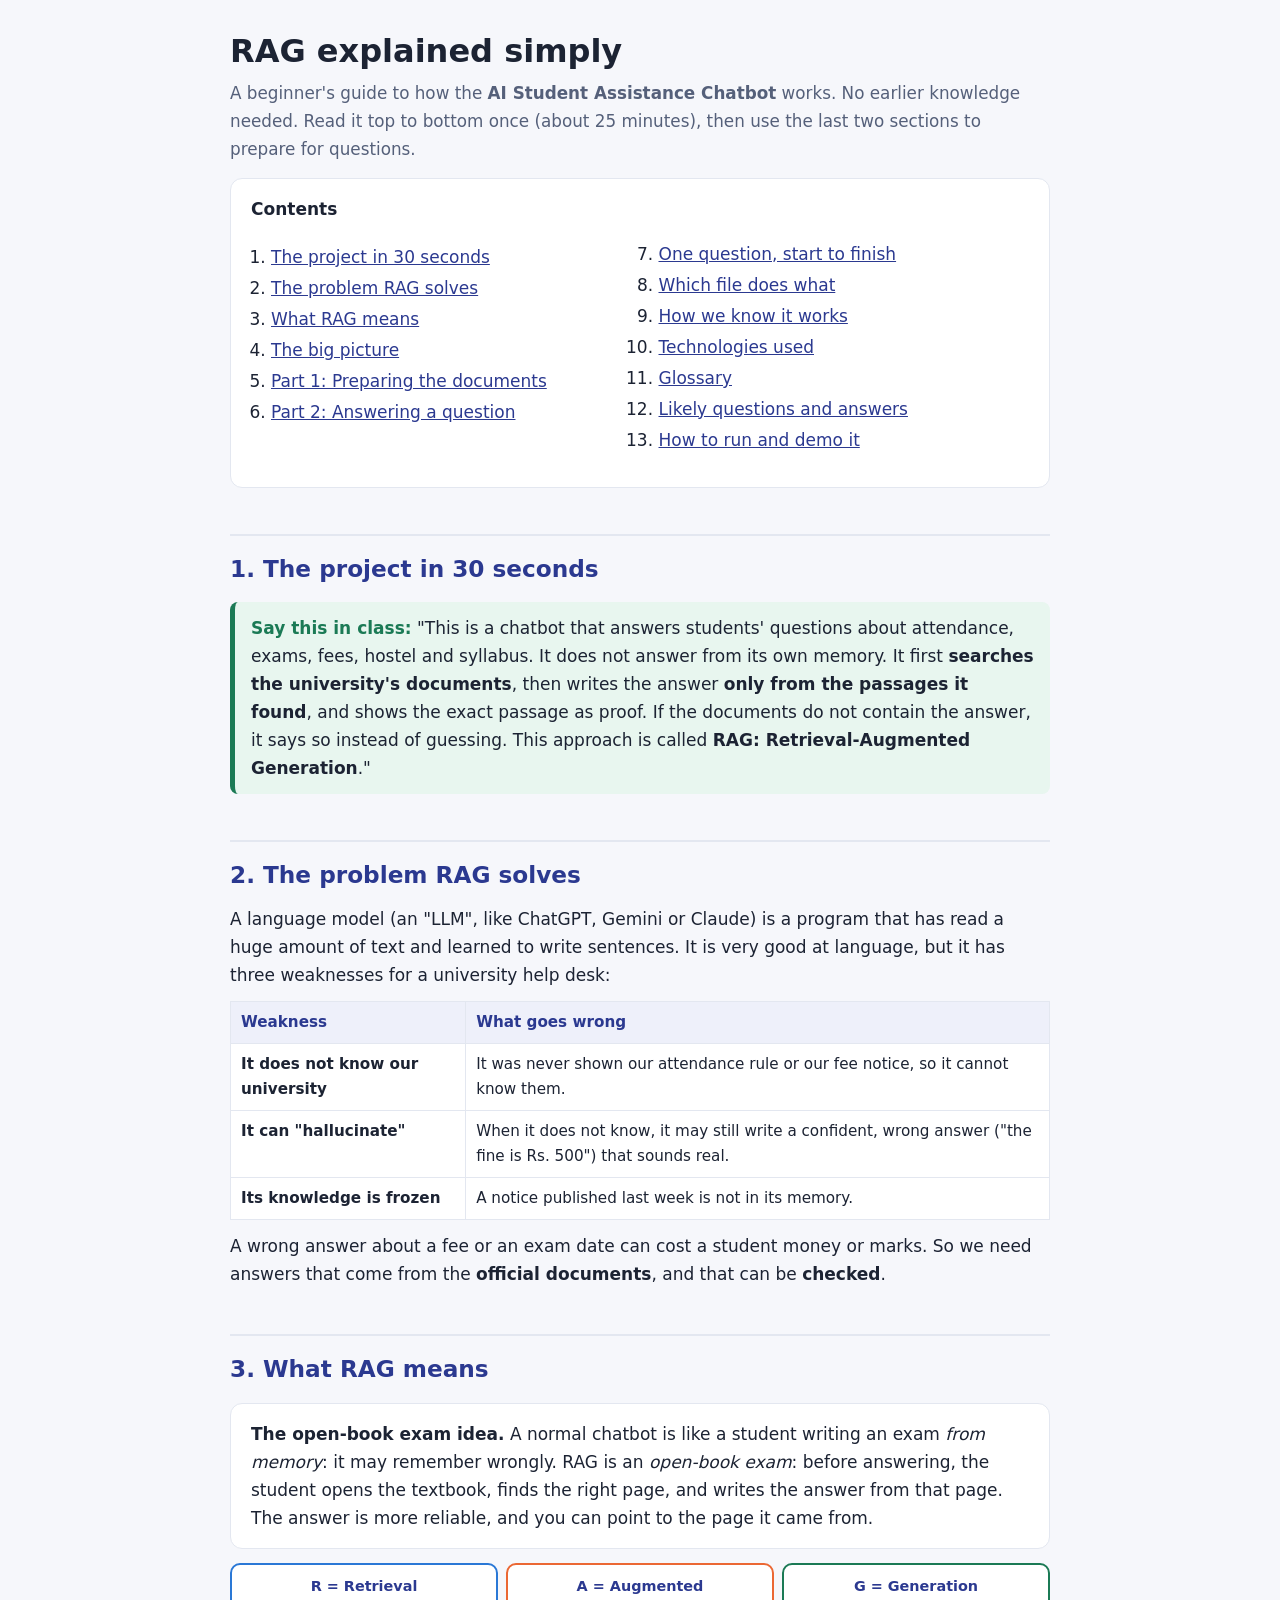
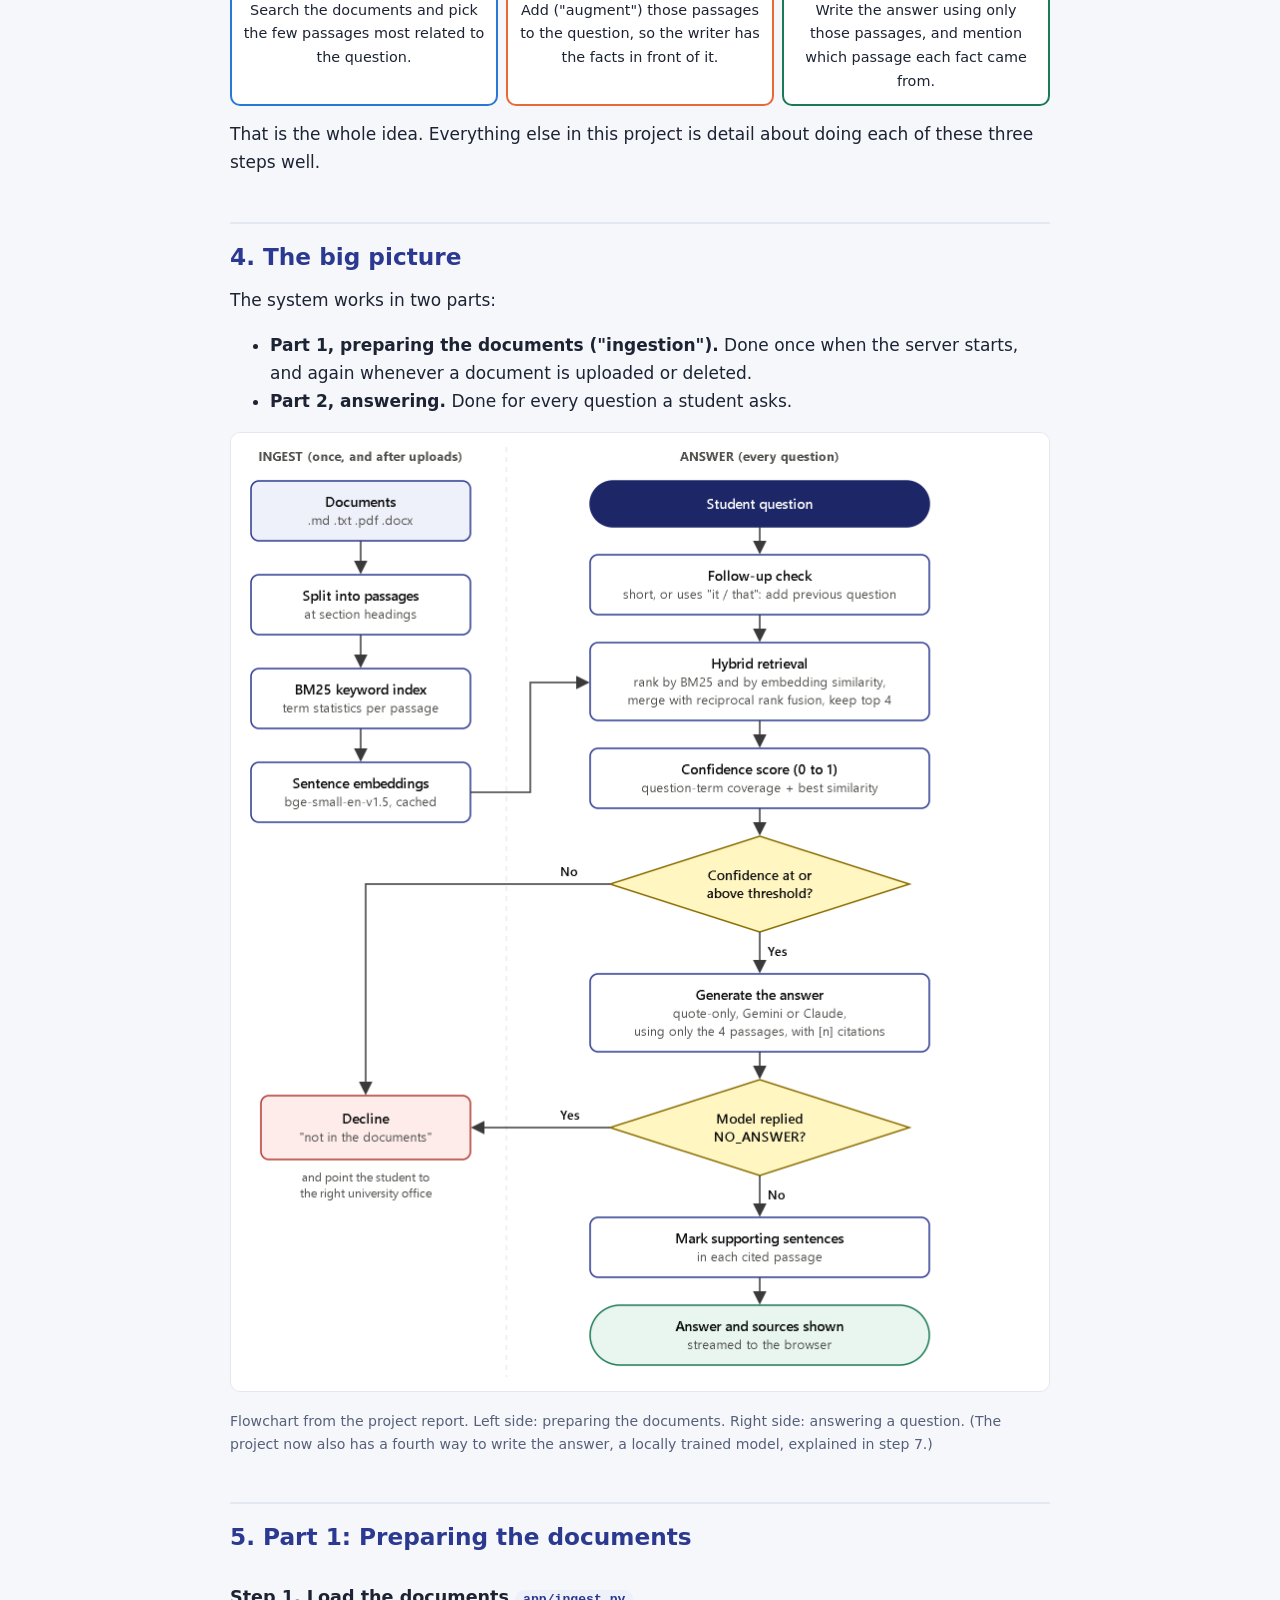
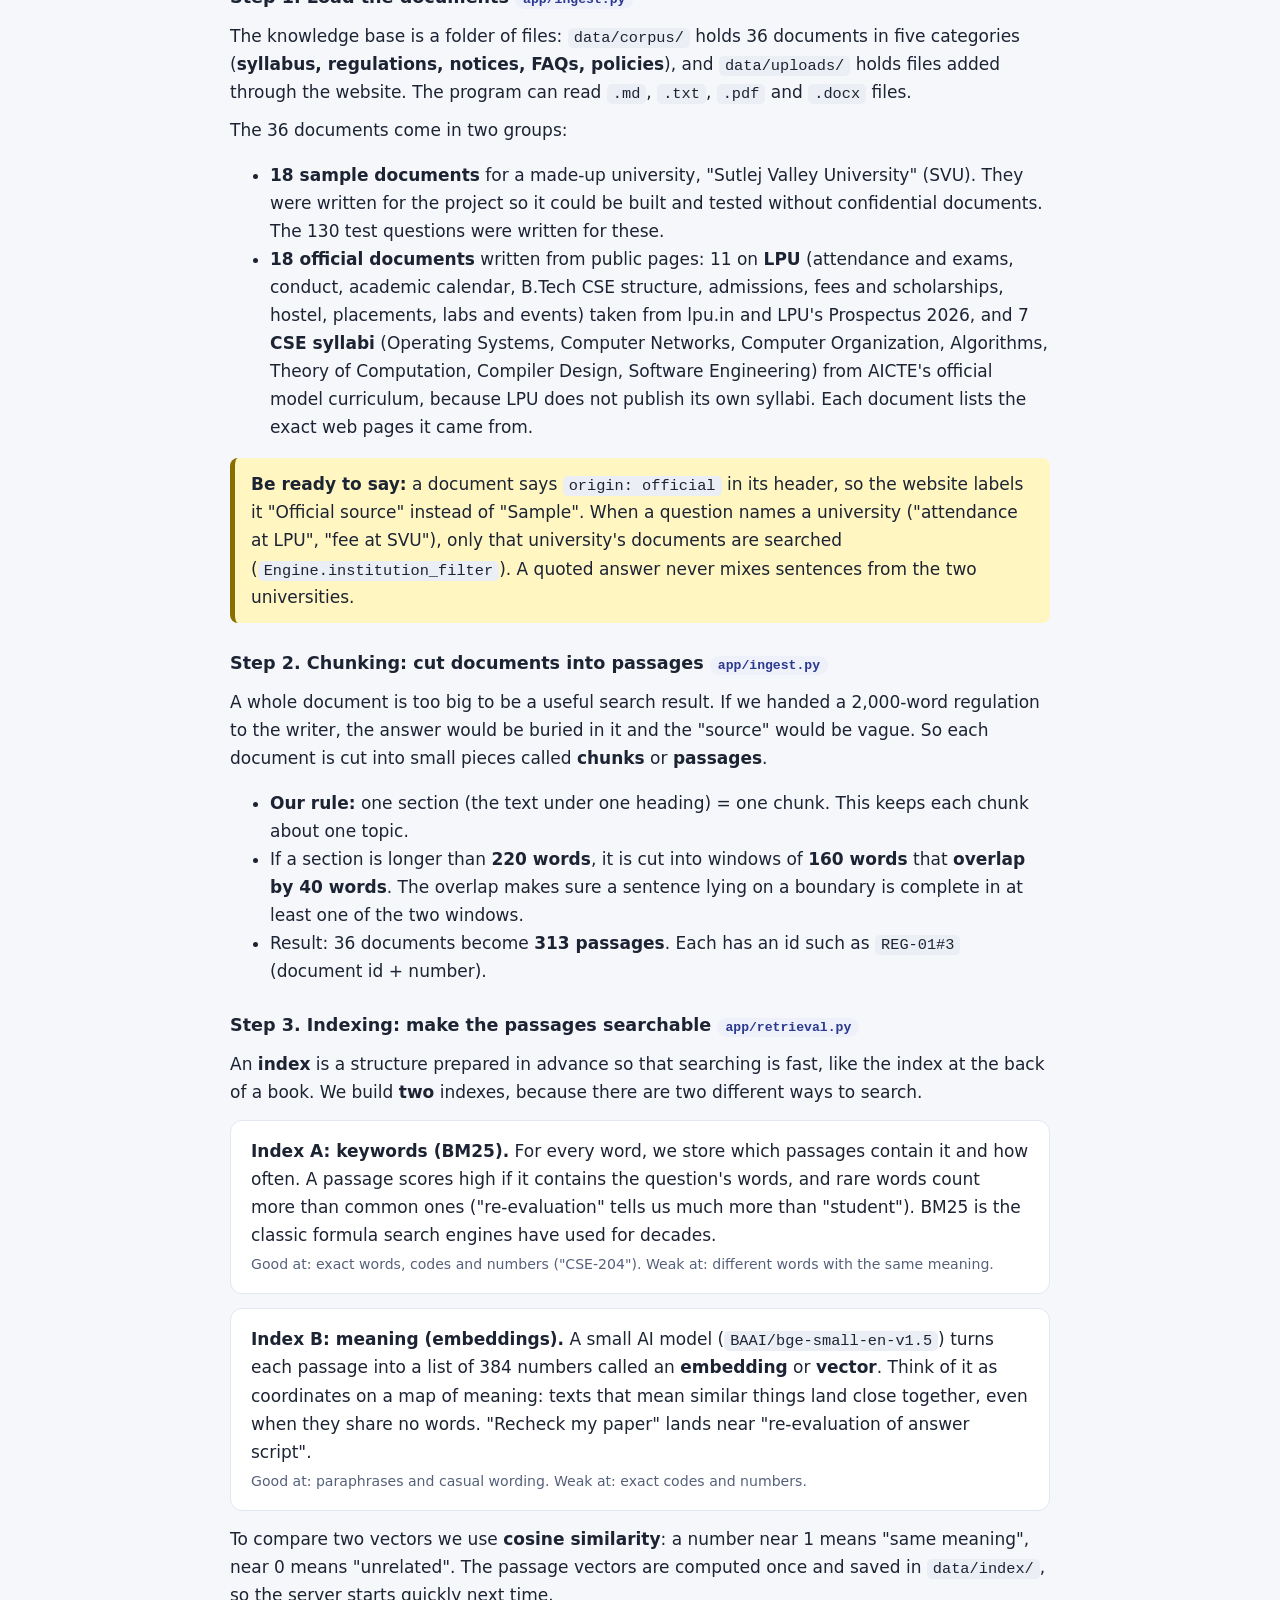
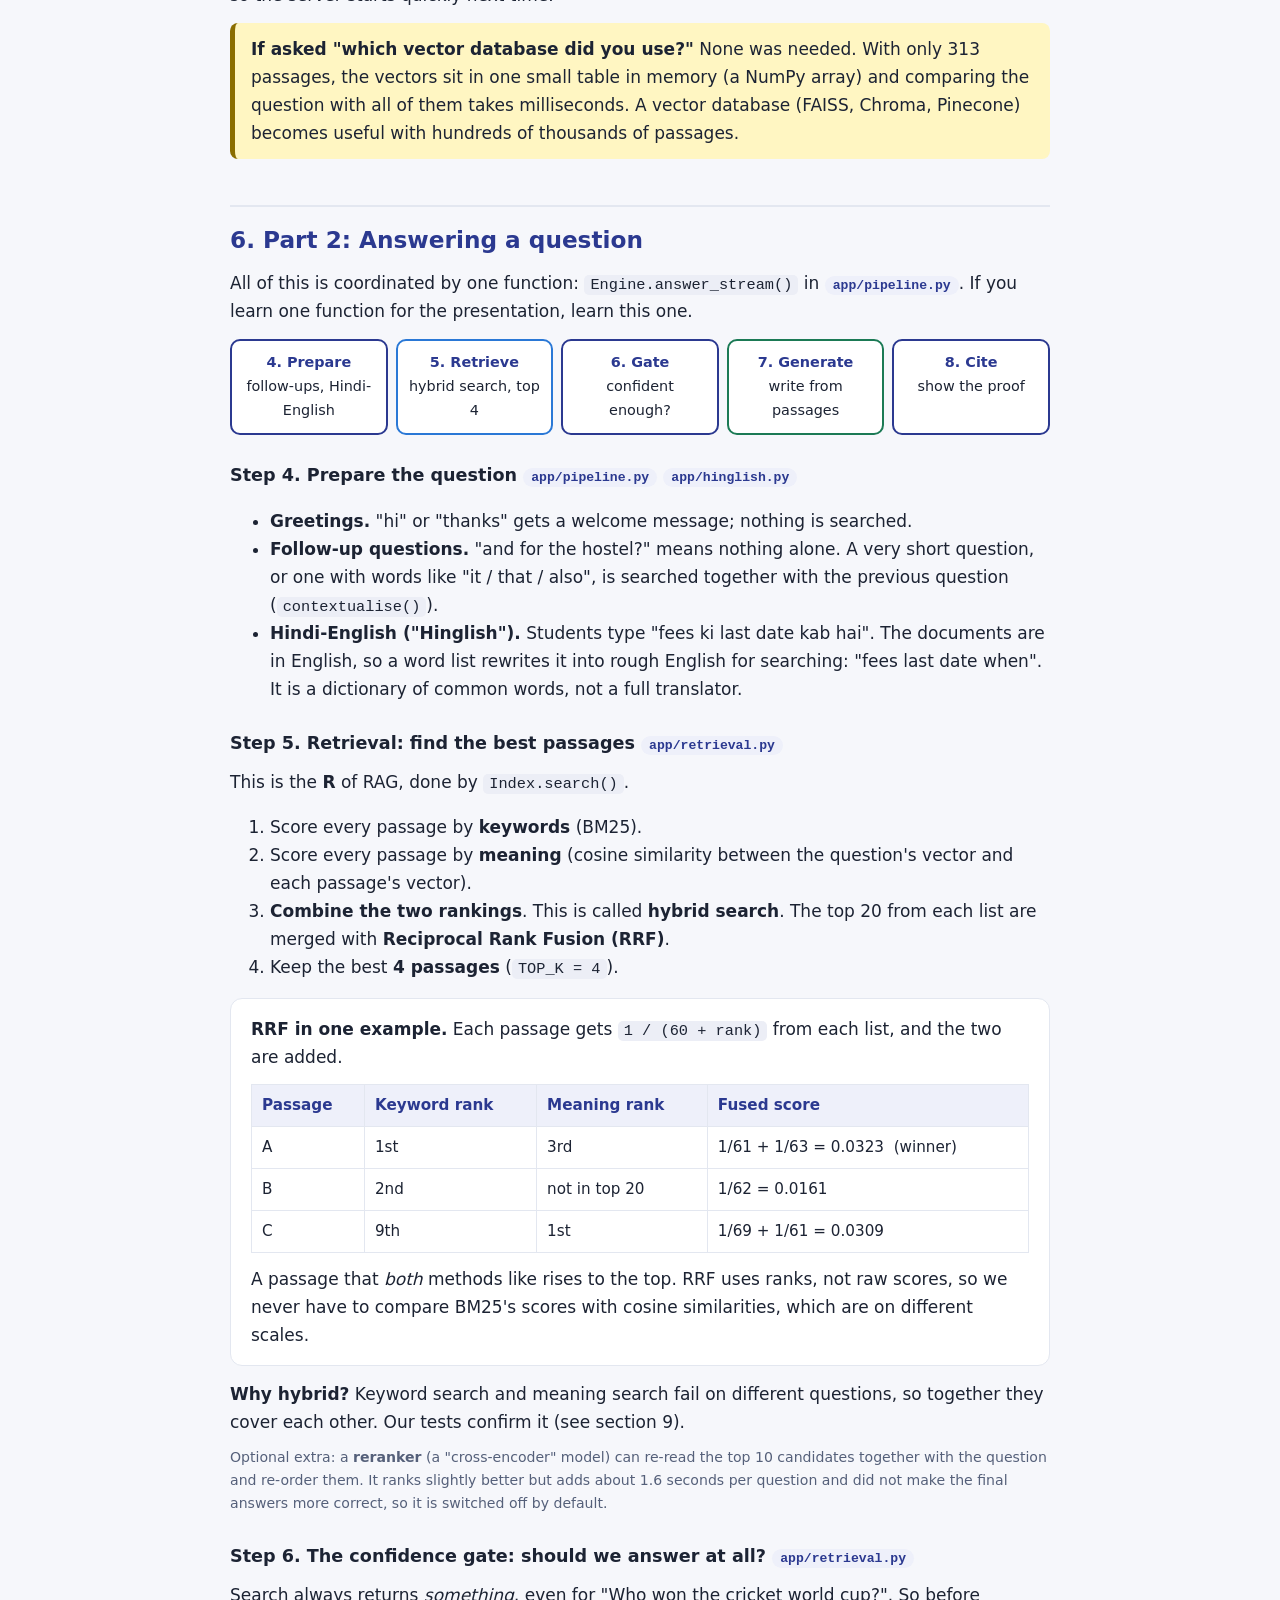
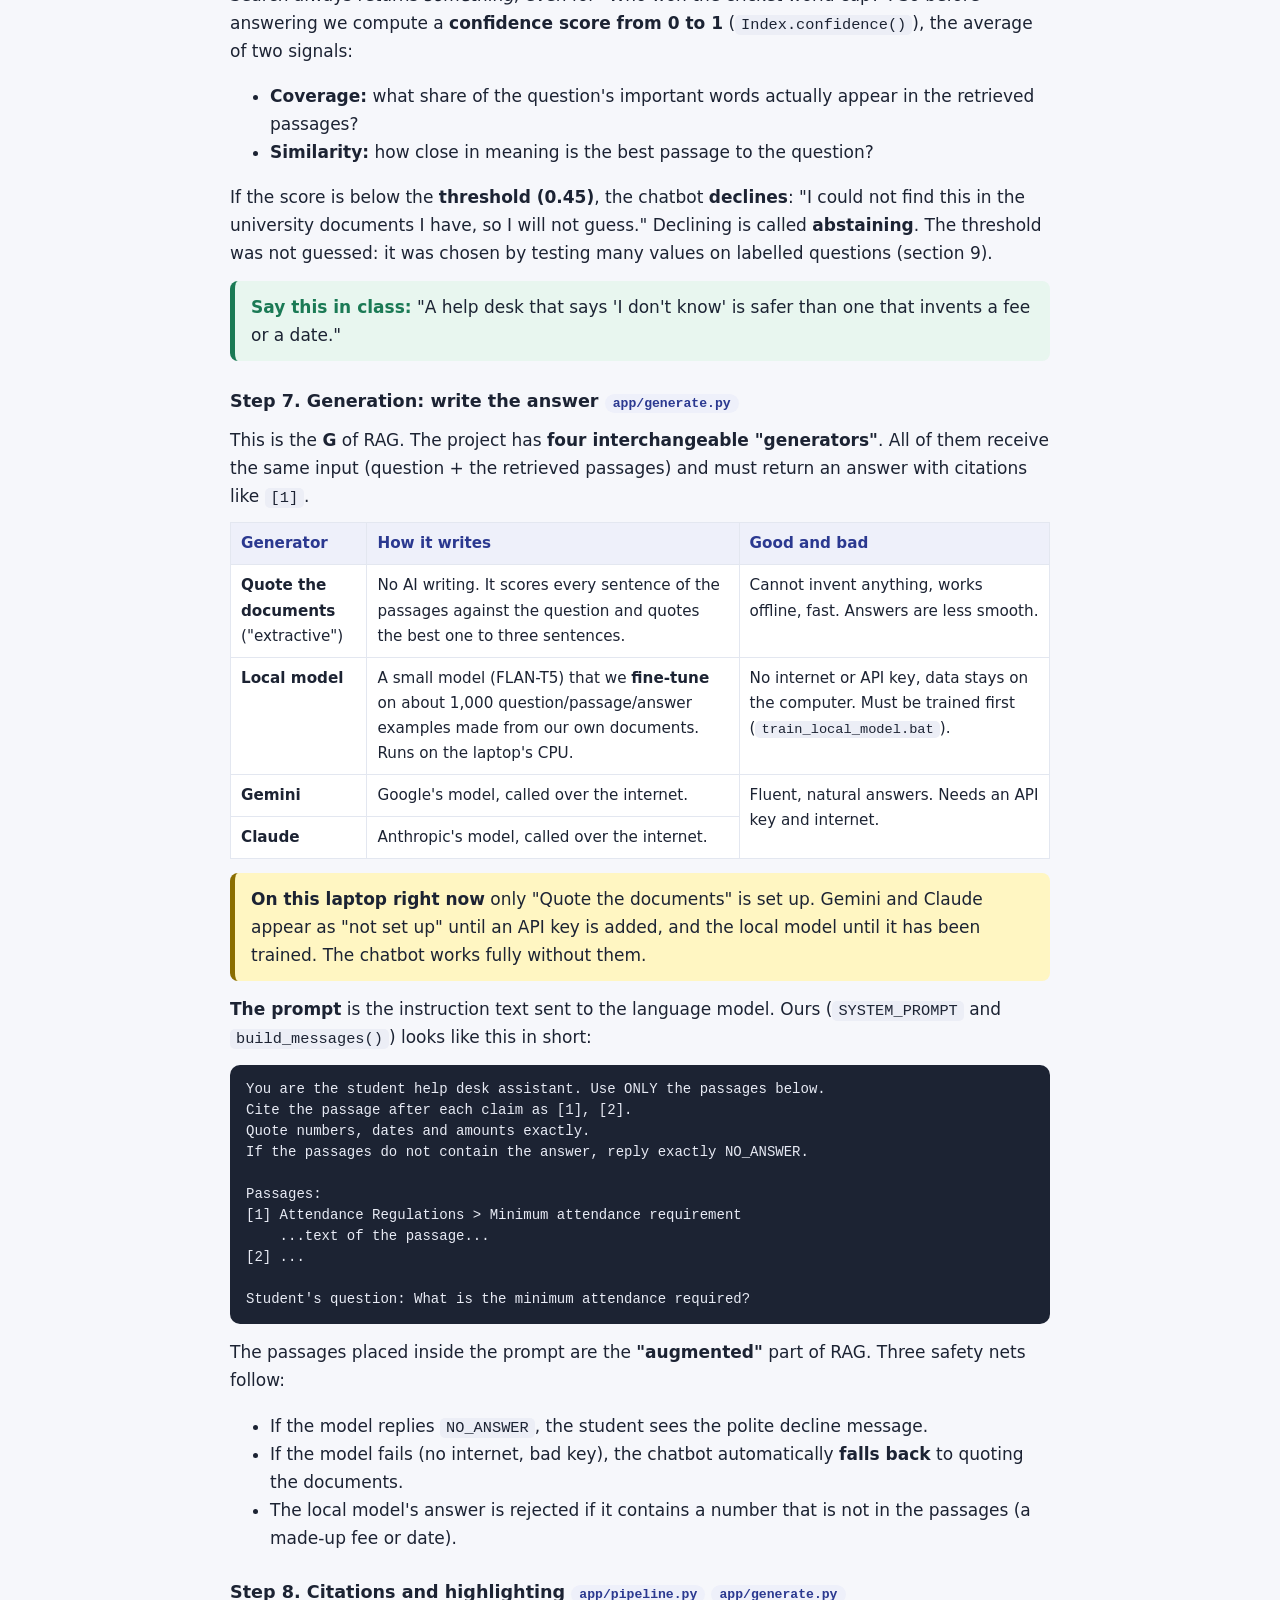
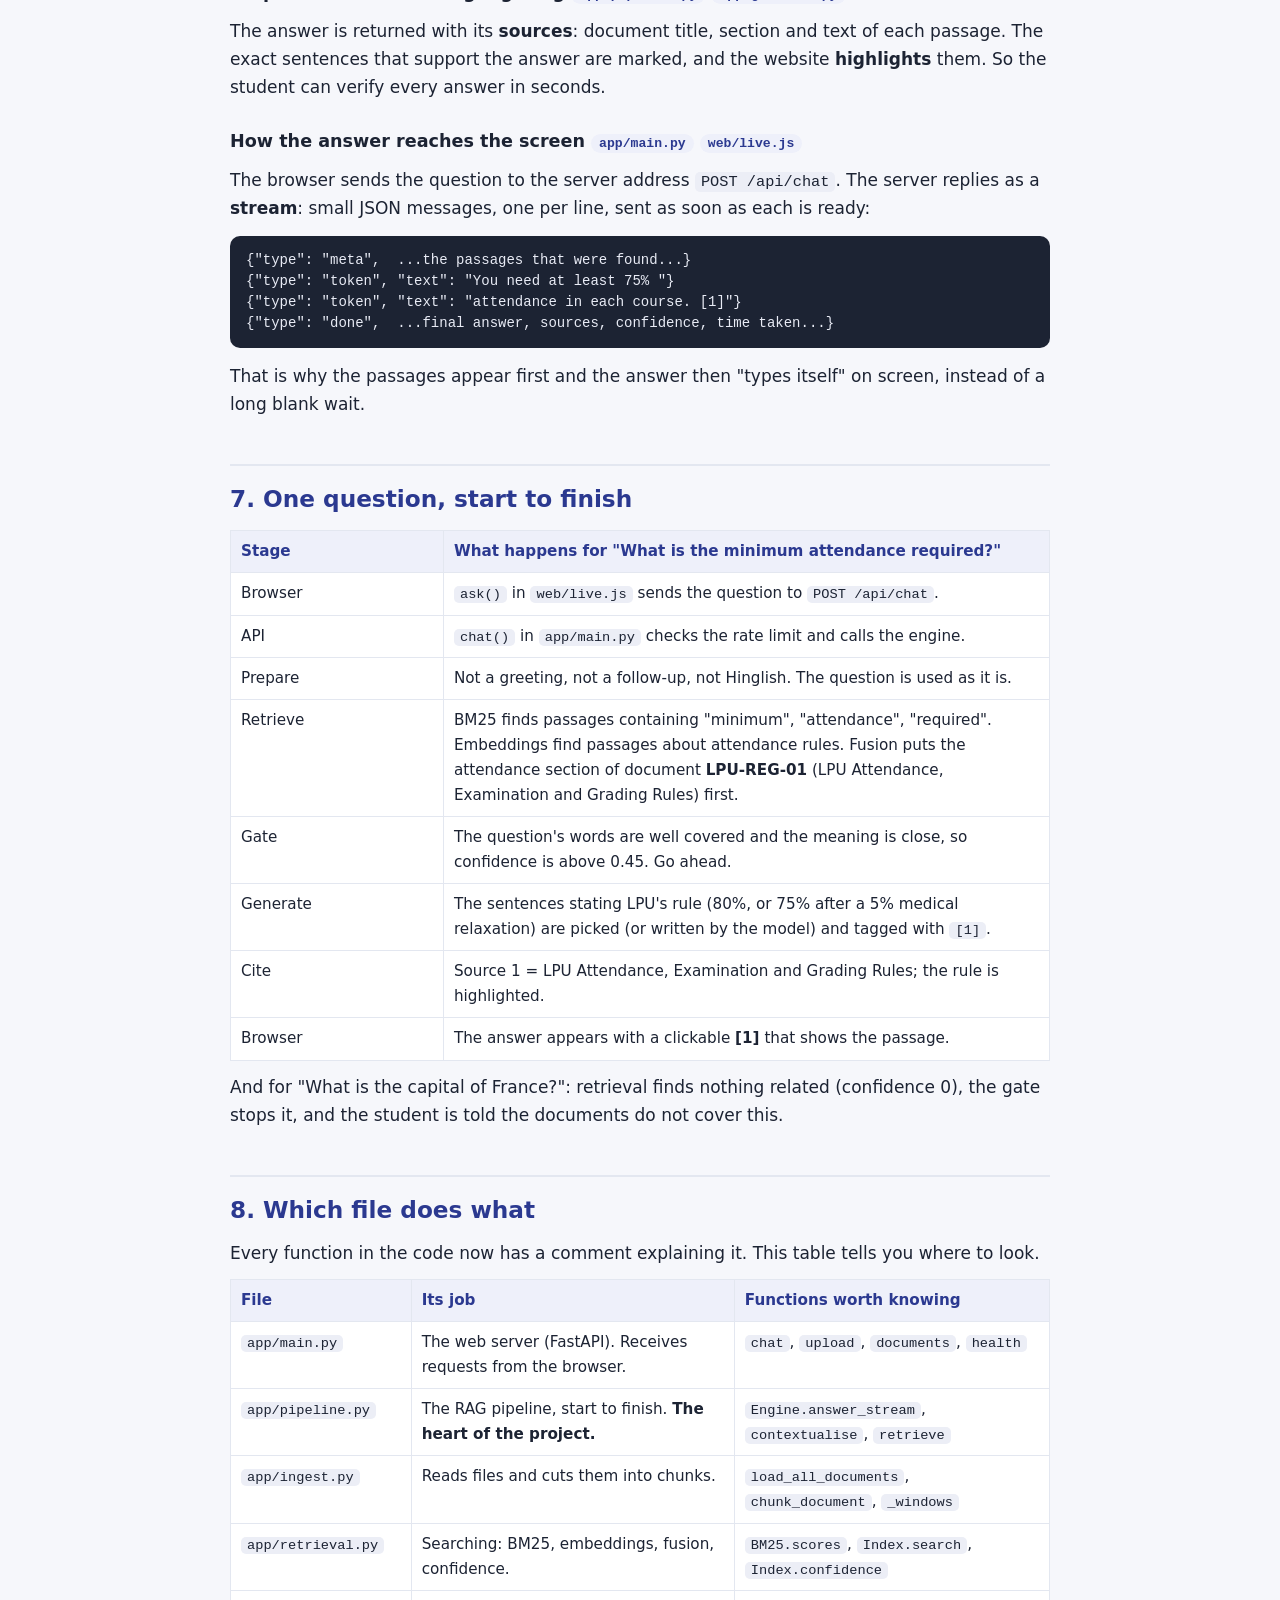
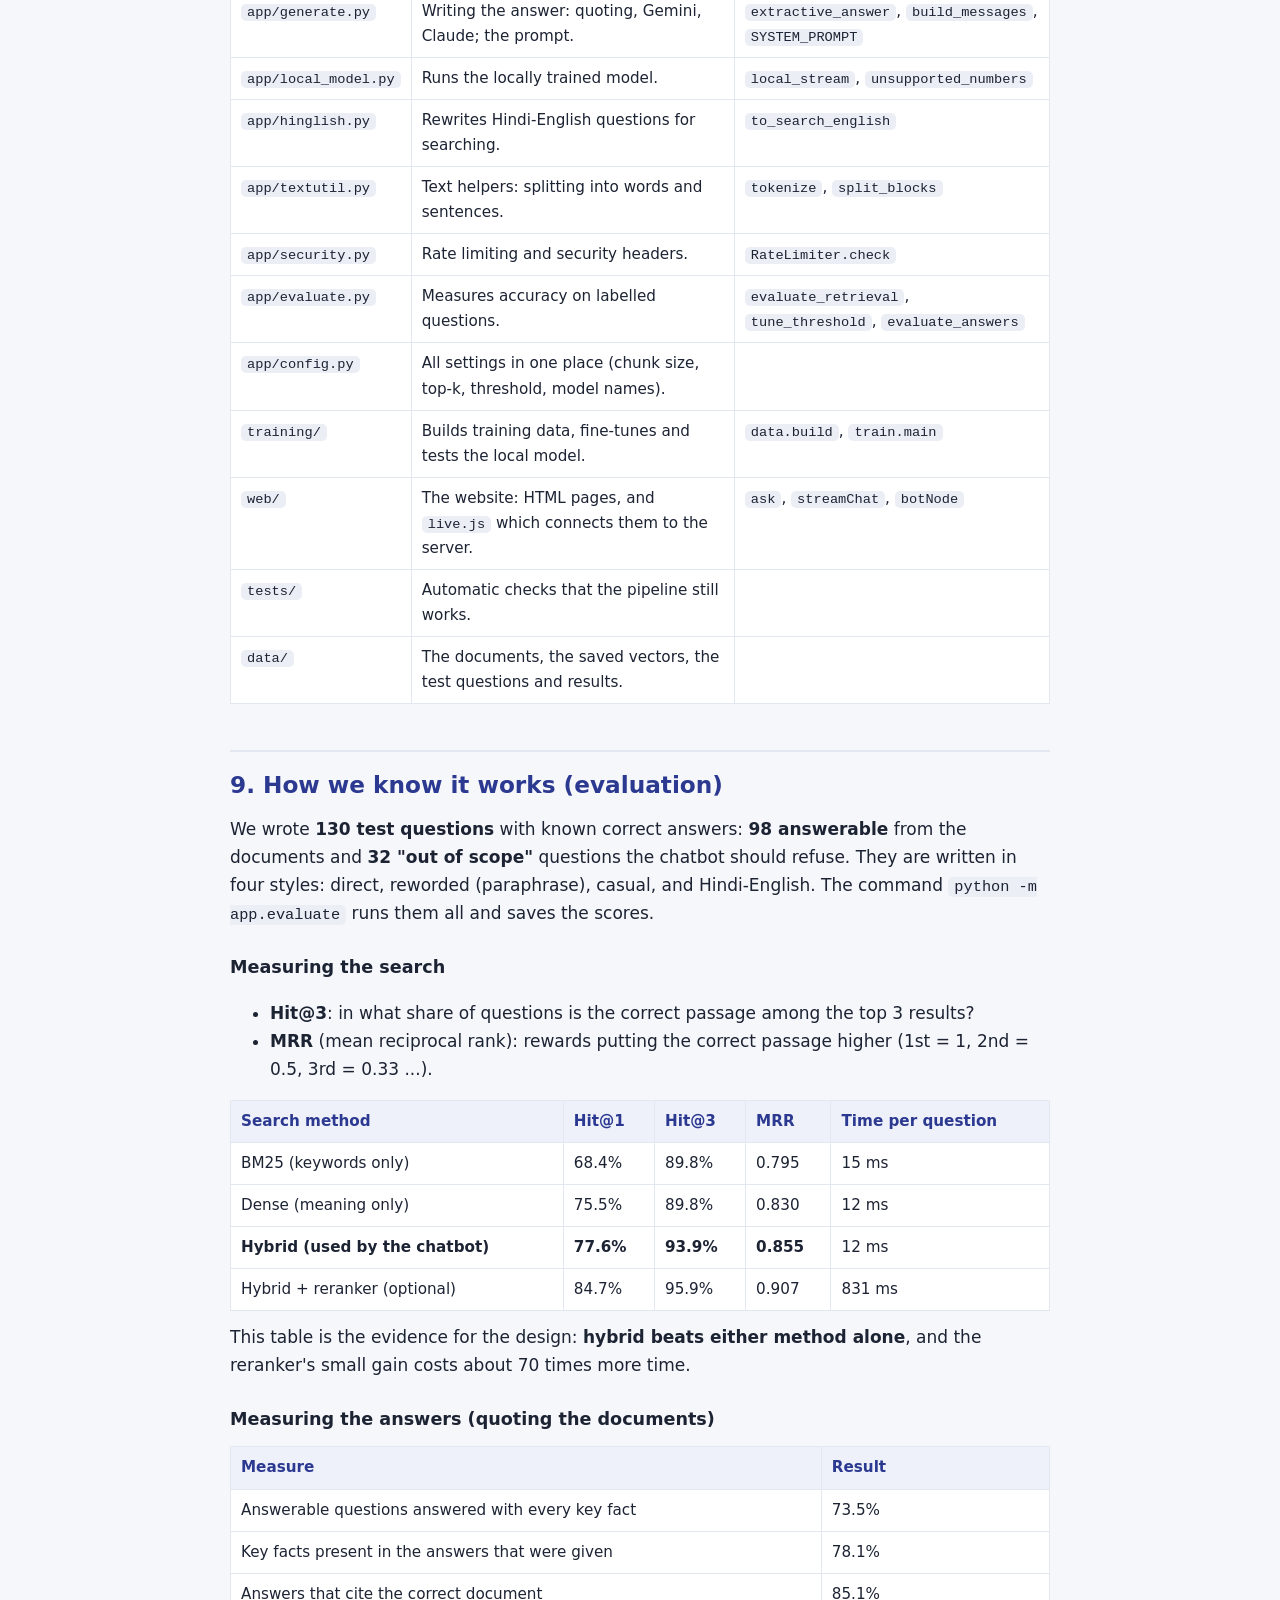
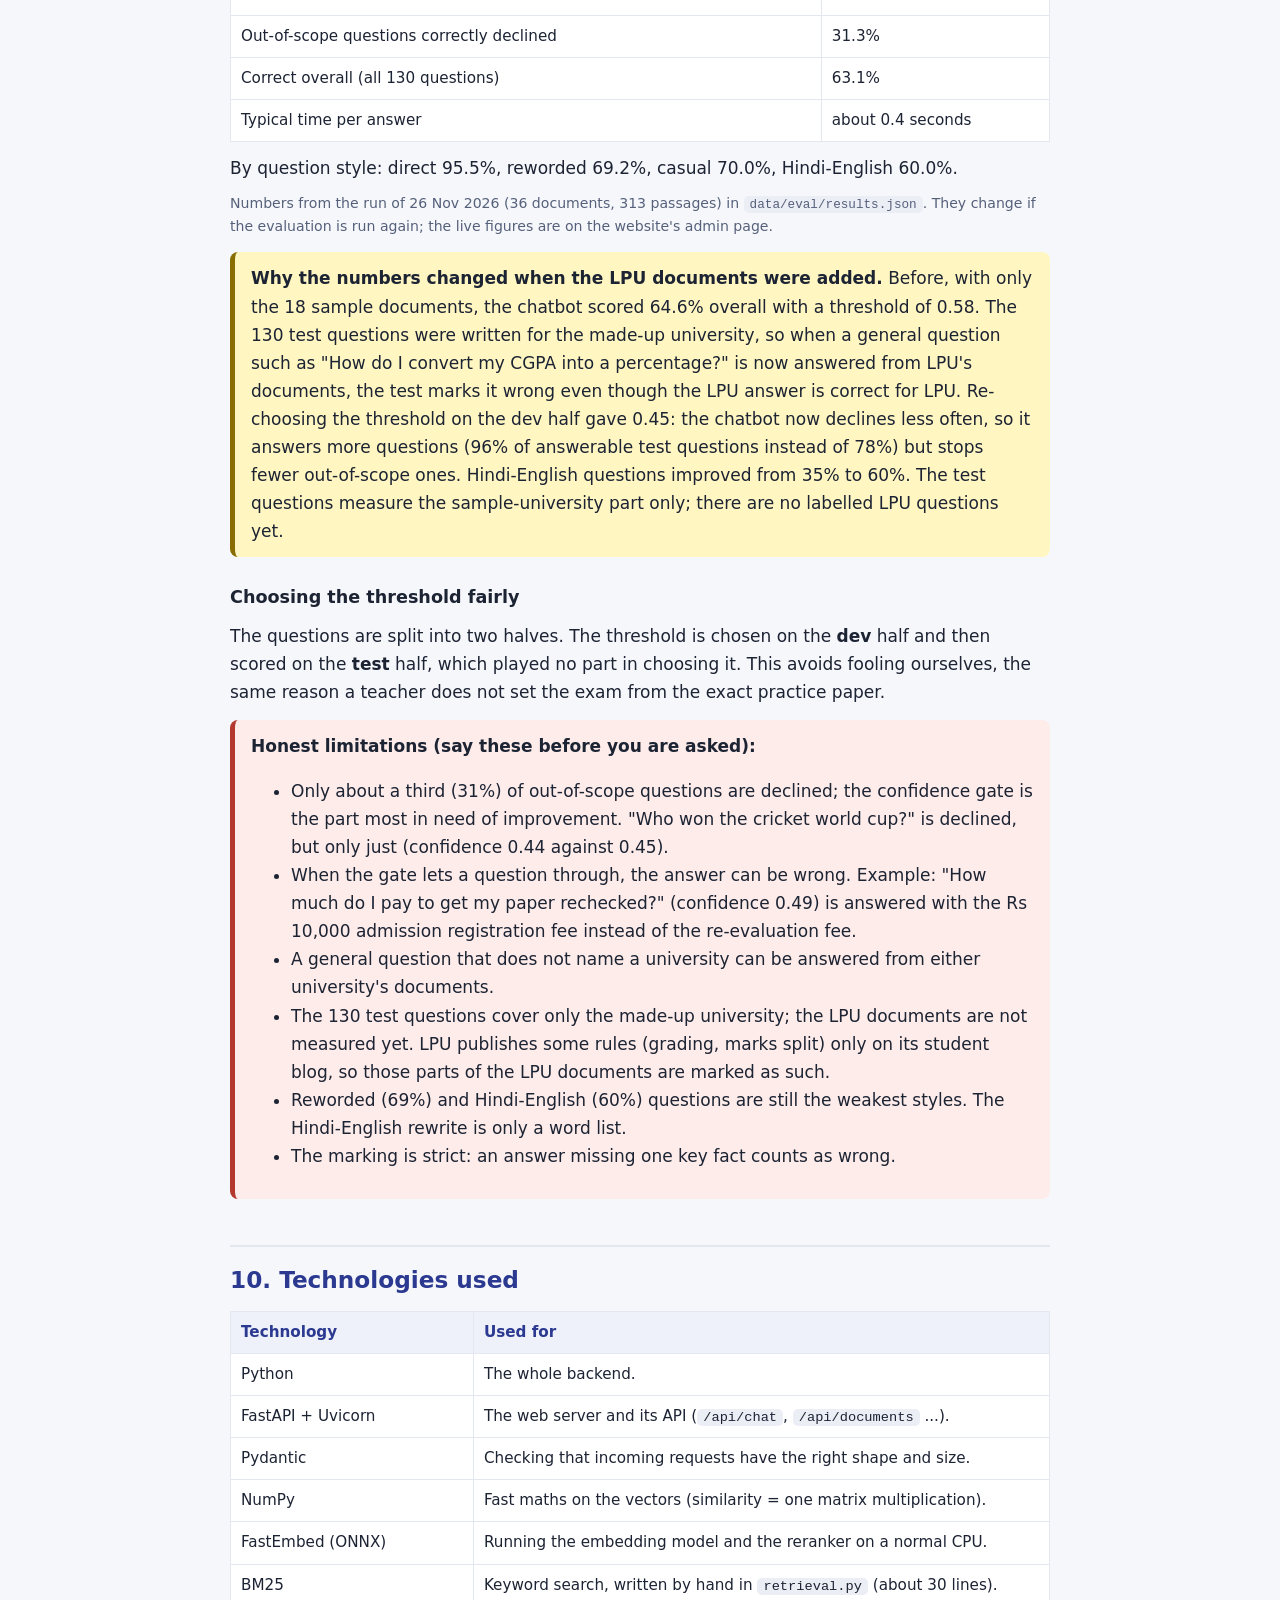
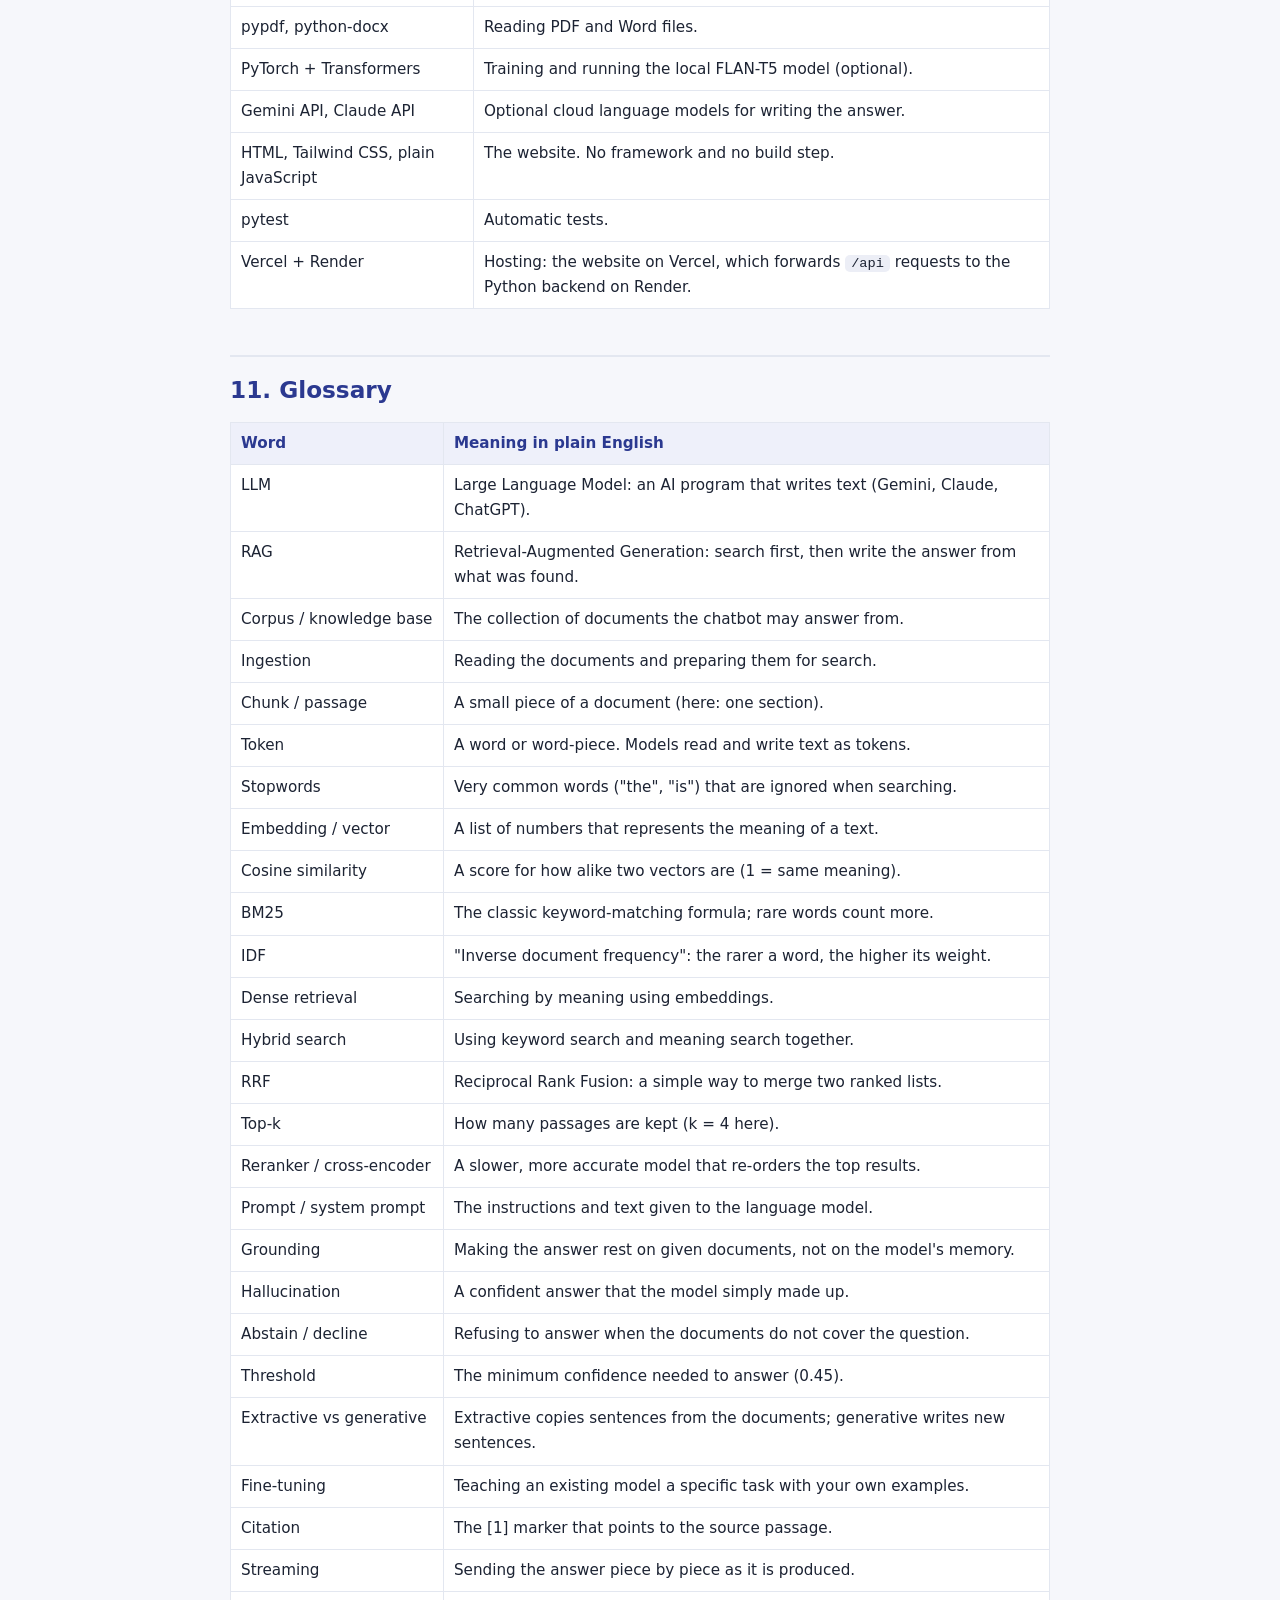
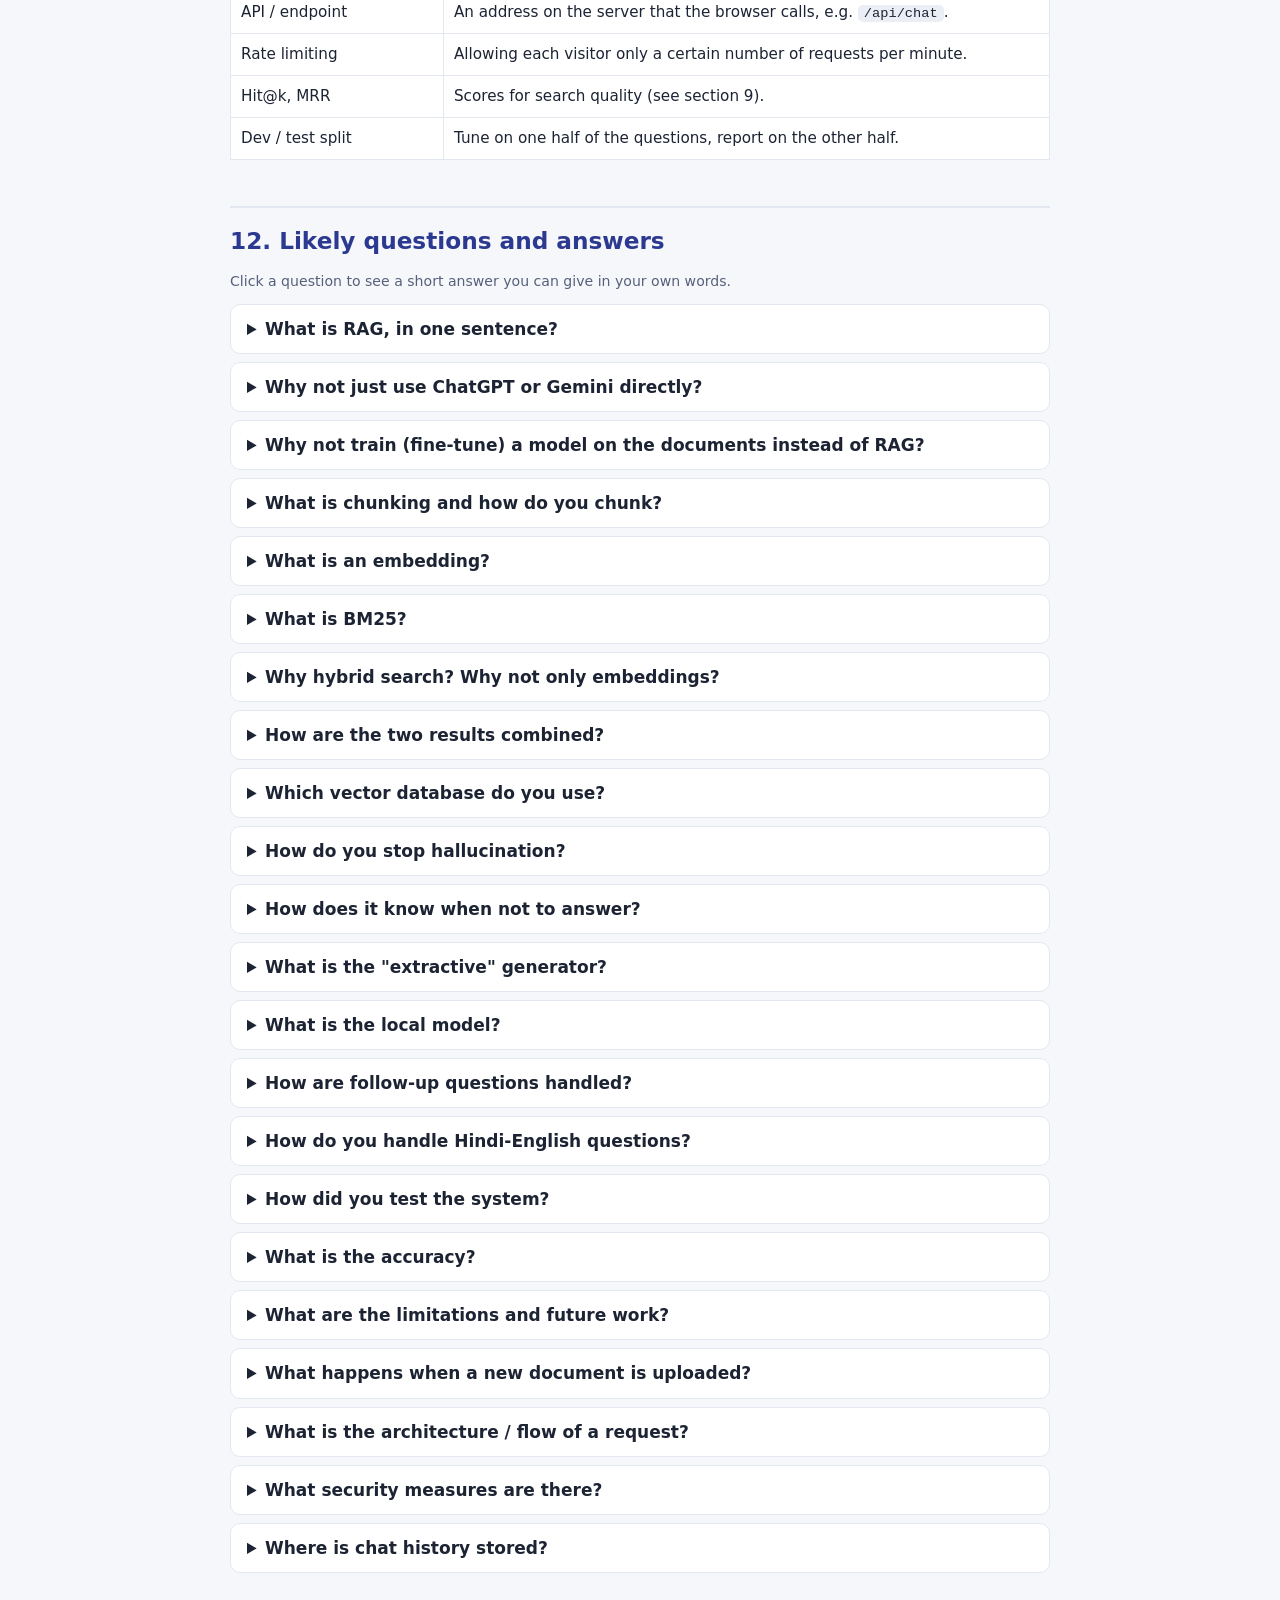
==== commit 6e2754c1: "Rename the site to Uni Help, remove invented template data, add LPU and CSE documents Website - The " ====
--- a/docs/RAG_Beginner_Guide.html
+++ b/docs/RAG_Beginner_Guide.html
@@ -116,11 +116,23 @@
 <h2 id="ingest">5. Part 1: Preparing the documents</h2>
 
 <h3>Step 1. Load the documents <span class="file">app/ingest.py</span></h3>
-<p>The knowledge base is a folder of files: <code>data/corpus/</code> holds 18 sample documents in five categories
+<p>The knowledge base is a folder of files: <code>data/corpus/</code> holds 36 documents in five categories
 (<b>syllabus, regulations, notices, FAQs, policies</b>), and <code>data/uploads/</code> holds files added through the
 website. The program can read <code>.md</code>, <code>.txt</code>, <code>.pdf</code> and <code>.docx</code> files.</p>
-<div class="note"><b>Be ready to say:</b> the sample documents are written for a made-up university ("Sutlej Valley University")
-so the project can be shown without real confidential documents. Real documents can be uploaded to replace them.</div>
+<p>The 36 documents come in two groups:</p>
+<ul>
+  <li><b>18 sample documents</b> for a made-up university, "Sutlej Valley University" (SVU). They were written for the project
+  so it could be built and tested without confidential documents. The 130 test questions were written for these.</li>
+  <li><b>18 official documents</b> written from public pages: 11 on <b>LPU</b> (attendance and exams, conduct, academic calendar,
+  B.Tech CSE structure, admissions, fees and scholarships, hostel, placements, labs and events) taken from lpu.in and LPU's
+  Prospectus 2026, and 7 <b>CSE syllabi</b> (Operating Systems, Computer Networks, Computer Organization, Algorithms, Theory of
+  Computation, Compiler Design, Software Engineering) from AICTE's official model curriculum, because LPU does not publish its
+  own syllabi. Each document lists the exact web pages it came from.</li>
+</ul>
+<div class="note"><b>Be ready to say:</b> a document says <code>origin: official</code> in its header, so the website labels it
+"Official source" instead of "Sample". When a question names a university ("attendance at LPU", "fee at SVU"), only that
+university's documents are searched (<code>Engine.institution_filter</code>). A quoted answer never mixes sentences from the two
+universities.</div>
 
 <h3>Step 2. Chunking: cut documents into passages <span class="file">app/ingest.py</span></h3>
 <p>A whole document is too big to be a useful search result. If we handed a 2,000-word regulation to the writer, the answer
@@ -130,7 +142,7 @@
   <li><b>Our rule:</b> one section (the text under one heading) = one chunk. This keeps each chunk about one topic.</li>
   <li>If a section is longer than <b>220 words</b>, it is cut into windows of <b>160 words</b> that <b>overlap by 40 words</b>.
   The overlap makes sure a sentence lying on a boundary is complete in at least one of the two windows.</li>
-  <li>Result: 18 documents become <b>160 passages</b>. Each has an id such as <code>REG-01#3</code> (document id + number).</li>
+  <li>Result: 36 documents become <b>313 passages</b>. Each has an id such as <code>REG-01#3</code> (document id + number).</li>
 </ul>
 
 <h3>Step 3. Indexing: make the passages searchable <span class="file">app/retrieval.py</span></h3>
@@ -153,7 +165,7 @@
 
 <p>To compare two vectors we use <b>cosine similarity</b>: a number near 1 means "same meaning", near 0 means "unrelated".
 The passage vectors are computed once and saved in <code>data/index/</code>, so the server starts quickly next time.</p>
-<div class="note"><b>If asked "which vector database did you use?"</b> None was needed. With only 160 passages, the vectors sit
+<div class="note"><b>If asked "which vector database did you use?"</b> None was needed. With only 313 passages, the vectors sit
 in one small table in memory (a NumPy array) and comparing the question with all of them takes milliseconds. A vector database
 (FAISS, Chroma, Pinecone) becomes useful with hundreds of thousands of passages.</div>
 
@@ -212,7 +224,7 @@
   <li><b>Coverage:</b> what share of the question's important words actually appear in the retrieved passages?</li>
   <li><b>Similarity:</b> how close in meaning is the best passage to the question?</li>
 </ul>
-<p>If the score is below the <b>threshold (0.58)</b>, the chatbot <b>declines</b>: "I could not find this in the university
+<p>If the score is below the <b>threshold (0.45)</b>, the chatbot <b>declines</b>: "I could not find this in the university
 documents I have, so I will not guess." Declining is called <b>abstaining</b>. The threshold was not guessed: it was chosen
 by testing many values on labelled questions (section 9).</p>
 <div class="say"><b>Say this in class:</b> "A help desk that says 'I don't know' is safer than one that invents a fee or a date."</div>
@@ -273,13 +285,13 @@
 <tr><td>API</td><td><code>chat()</code> in <code>app/main.py</code> checks the rate limit and calls the engine.</td></tr>
 <tr><td>Prepare</td><td>Not a greeting, not a follow-up, not Hinglish. The question is used as it is.</td></tr>
 <tr><td>Retrieve</td><td>BM25 finds passages containing "minimum", "attendance", "required". Embeddings find passages about attendance
-rules. Fusion puts the section "Minimum attendance requirement" of document <b>REG-01</b> (Attendance Regulations) first.</td></tr>
-<tr><td>Gate</td><td>The question's words are well covered and the meaning is close, so confidence is above 0.58. Go ahead.</td></tr>
-<tr><td>Generate</td><td>The sentence stating the 75% rule is picked (or written by the model) and tagged with <code>[1]</code>.</td></tr>
-<tr><td>Cite</td><td>Source 1 = Attendance Regulations; the 75% sentence is highlighted.</td></tr>
+rules. Fusion puts the attendance section of document <b>LPU-REG-01</b> (LPU Attendance, Examination and Grading Rules) first.</td></tr>
+<tr><td>Gate</td><td>The question's words are well covered and the meaning is close, so confidence is above 0.45. Go ahead.</td></tr>
+<tr><td>Generate</td><td>The sentences stating LPU's rule (80%, or 75% after a 5% medical relaxation) are picked (or written by the model) and tagged with <code>[1]</code>.</td></tr>
+<tr><td>Cite</td><td>Source 1 = LPU Attendance, Examination and Grading Rules; the rule is highlighted.</td></tr>
 <tr><td>Browser</td><td>The answer appears with a clickable <b>[1]</b> that shows the passage.</td></tr>
 </table>
-<p>And for "Who won the cricket world cup?": retrieval returns unrelated passages, the confidence is low, the gate stops it,
+<p>And for "What is the capital of France?": retrieval finds nothing related (confidence 0), the gate stops it,
 and the student is told the documents do not cover this.</p>
 
 <!-- ------------------------------------------------------------------ -->
@@ -317,27 +329,34 @@
 </ul>
 <table>
 <tr><th>Search method</th><th>Hit@1</th><th>Hit@3</th><th>MRR</th><th>Time per question</th></tr>
-<tr><td>BM25 (keywords only)</td><td>72.4%</td><td>91.8%</td><td>0.823</td><td>6 ms</td></tr>
-<tr><td>Dense (meaning only)</td><td>75.5%</td><td>90.8%</td><td>0.839</td><td>6 ms</td></tr>
-<tr><td><b>Hybrid (used by the chatbot)</b></td><td><b>78.6%</b></td><td><b>95.9%</b></td><td><b>0.874</b></td><td>20 ms</td></tr>
-<tr><td>Hybrid + reranker (optional)</td><td>85.7%</td><td>96.9%</td><td>0.918</td><td>1,627 ms</td></tr>
+<tr><td>BM25 (keywords only)</td><td>68.4%</td><td>89.8%</td><td>0.795</td><td>15 ms</td></tr>
+<tr><td>Dense (meaning only)</td><td>75.5%</td><td>89.8%</td><td>0.830</td><td>12 ms</td></tr>
+<tr><td><b>Hybrid (used by the chatbot)</b></td><td><b>77.6%</b></td><td><b>93.9%</b></td><td><b>0.855</b></td><td>12 ms</td></tr>
+<tr><td>Hybrid + reranker (optional)</td><td>84.7%</td><td>95.9%</td><td>0.907</td><td>831 ms</td></tr>
 </table>
 <p>This table is the evidence for the design: <b>hybrid beats either method alone</b>, and the reranker's small gain costs
-about 80 times more time.</p>
+about 70 times more time.</p>
 
 <h3>Measuring the answers (quoting the documents)</h3>
 <table>
 <tr><th>Measure</th><th>Result</th></tr>
-<tr><td>Answerable questions answered with every key fact</td><td>71.4%</td></tr>
-<tr><td>Key facts present in the answers that were given</td><td>91.4%</td></tr>
-<tr><td>Answers that cite the correct document</td><td>94.9%</td></tr>
-<tr><td>Out-of-scope questions correctly declined</td><td>43.8%</td></tr>
-<tr><td>Correct overall (all 130 questions)</td><td>64.6%</td></tr>
-<tr><td>Typical time per answer</td><td>about 1 second</td></tr>
-</table>
-<p>By question style: direct 95.5%, reworded 80.8%, casual 70.0%, Hindi-English 35.0%.</p>
-<p class="small">Numbers from the last saved run (16 Nov 2026) in <code>data/eval/results.json</code>. They change if the
-evaluation is run again; the live figures are on the website's admin page.</p>
+<tr><td>Answerable questions answered with every key fact</td><td>73.5%</td></tr>
+<tr><td>Key facts present in the answers that were given</td><td>78.1%</td></tr>
+<tr><td>Answers that cite the correct document</td><td>85.1%</td></tr>
+<tr><td>Out-of-scope questions correctly declined</td><td>31.3%</td></tr>
+<tr><td>Correct overall (all 130 questions)</td><td>63.1%</td></tr>
+<tr><td>Typical time per answer</td><td>about 0.4 seconds</td></tr>
+</table>
+<p>By question style: direct 95.5%, reworded 69.2%, casual 70.0%, Hindi-English 60.0%.</p>
+<p class="small">Numbers from the run of 26 Nov 2026 (36 documents, 313 passages) in <code>data/eval/results.json</code>.
+They change if the evaluation is run again; the live figures are on the website's admin page.</p>
+<div class="note"><b>Why the numbers changed when the LPU documents were added.</b> Before, with only the 18 sample documents,
+the chatbot scored 64.6% overall with a threshold of 0.58. The 130 test questions were written for the made-up university, so
+when a general question such as "How do I convert my CGPA into a percentage?" is now answered from LPU's documents, the test
+marks it wrong even though the LPU answer is correct for LPU. Re-choosing the threshold on the dev half gave 0.45: the chatbot
+now declines less often, so it answers more questions (96% of answerable test questions instead of 78%) but stops fewer
+out-of-scope ones. Hindi-English questions improved from 35% to 60%. The test questions measure the sample-university part
+only; there are no labelled LPU questions yet.</div>
 
 <h3>Choosing the threshold fairly</h3>
 <p>The questions are split into two halves. The threshold is chosen on the <b>dev</b> half and then scored on the <b>test</b>
@@ -346,11 +365,14 @@
 
 <div class="warn"><b>Honest limitations (say these before you are asked):</b>
 <ul>
-  <li>Hindi-English questions are the weakest (35%). The rewrite is only a word list.</li>
-  <li>Fewer than half of the out-of-scope questions are declined; the confidence gate is the part most in need of improvement.</li>
-  <li>The gate also makes mistakes the other way. Example: "How much do I pay to get my paper rechecked?" is declined
-  (confidence 0.50, just under 0.58), although the re-evaluation fee is in the documents. The wording is too far from the document's.</li>
-  <li>The documents are sample data for a fictional university, and 130 questions is a small test set.</li>
+  <li>Only about a third (31%) of out-of-scope questions are declined; the confidence gate is the part most in need of improvement.
+  "Who won the cricket world cup?" is declined, but only just (confidence 0.44 against 0.45).</li>
+  <li>When the gate lets a question through, the answer can be wrong. Example: "How much do I pay to get my paper rechecked?"
+  (confidence 0.49) is answered with the Rs 10,000 admission registration fee instead of the re-evaluation fee.</li>
+  <li>A general question that does not name a university can be answered from either university's documents.</li>
+  <li>The 130 test questions cover only the made-up university; the LPU documents are not measured yet. LPU publishes some
+  rules (grading, marks split) only on its student blog, so those parts of the LPU documents are marked as such.</li>
+  <li>Reworded (69%) and Hindi-English (60%) questions are still the weakest styles. The Hindi-English rewrite is only a word list.</li>
   <li>The marking is strict: an answer missing one key fact counts as wrong.</li>
 </ul></div>
 
@@ -396,7 +418,7 @@
 <tr><td>Grounding</td><td>Making the answer rest on given documents, not on the model's memory.</td></tr>
 <tr><td>Hallucination</td><td>A confident answer that the model simply made up.</td></tr>
 <tr><td>Abstain / decline</td><td>Refusing to answer when the documents do not cover the question.</td></tr>
-<tr><td>Threshold</td><td>The minimum confidence needed to answer (0.58).</td></tr>
+<tr><td>Threshold</td><td>The minimum confidence needed to answer (0.45).</td></tr>
 <tr><td>Extractive vs generative</td><td>Extractive copies sentences from the documents; generative writes new sentences.</td></tr>
 <tr><td>Fine-tuning</td><td>Teaching an existing model a specific task with your own examples.</td></tr>
 <tr><td>Citation</td><td>The [1] marker that points to the source passage.</td></tr>
@@ -435,12 +457,12 @@
 
 <details><summary>Why hybrid search? Why not only embeddings?</summary><p>Keywords are best for exact terms, codes and numbers;
 embeddings are best for reworded and casual questions. Each fails where the other succeeds. In our test, the correct passage
-was in the top 3 for 95.9% of questions with hybrid, against 91.8% (keywords only) and 90.8% (embeddings only).</p></details>
+was in the top 3 for 93.9% of questions with hybrid, against 89.8% for keywords only and 89.8% for embeddings only.</p></details>
 
 <details><summary>How are the two results combined?</summary><p>With Reciprocal Rank Fusion: each passage gets 1/(60 + rank) from
 each list and the values are added. It only uses ranks, so the two different score scales never need to be compared.</p></details>
 
-<details><summary>Which vector database do you use?</summary><p>None. There are only 160 passages, so the vectors are kept in a NumPy
+<details><summary>Which vector database do you use?</summary><p>None. There are only 313 passages, so the vectors are kept in a NumPy
 array in memory and saved to a file. Comparing a question with all of them is one matrix multiplication. A vector database
 would be the next step for a much larger corpus.</p></details>
 
@@ -451,7 +473,7 @@
 
 <details><summary>How does it know when not to answer?</summary><p>It computes a confidence score from two signals: how many of the
 question's important words appear in the retrieved passages, and how similar the best passage is in meaning. Below the
-threshold of 0.58 it declines. The threshold was chosen on the dev half of the labelled questions.</p></details>
+threshold of 0.45 it declines. The threshold was chosen on the dev half of the labelled questions.</p></details>
 
 <details><summary>What is the "extractive" generator?</summary><p>It does not use a language model. It splits the retrieved passages
 into sentences, scores each against the question (25% keyword overlap, 75% meaning similarity, plus a small bonus for
@@ -465,15 +487,16 @@
 "also", it is searched together with the previous question. Code: <code>Engine.contextualise()</code>.</p></details>
 
 <details><summary>How do you handle Hindi-English questions?</summary><p>A word list replaces common Hindi words with English
-("kab" to "when", "chutti" to "leave") and drops grammar words before searching. It helps, but this style is still our weakest (35%).</p></details>
+("kab" to "when", "chutti" to "leave") and drops grammar words before searching. It helps: this style now scores 60%, but it is still among the weakest.</p></details>
 
 <details><summary>How did you test the system?</summary><p>With 130 labelled questions (98 answerable, 32 out of scope) in four
 wording styles. We measure search with Hit@k and MRR, and answers by whether every key fact is present, or whether
 out-of-scope questions are declined. There are also automatic tests in <code>tests/test_pipeline.py</code>.</p></details>
 
-<details><summary>What is the accuracy?</summary><p>Search: the right passage is in the top 3 for 95.9% of answerable questions.
-Answers in quote mode: 71.4% of answerable questions contain every key fact, and 64.6% of all 130 questions are handled
-correctly. Direct questions reach 95.5%; Hindi-English ones only 35%.</p></details>
+<details><summary>What is the accuracy?</summary><p>Search: the right passage is in the top 3 for 93.9% of answerable questions.
+Answers in quote mode: 73.5% of answerable questions contain every key fact, and 63.1% of all 130 questions are handled
+correctly. Direct questions reach 95.5%; Hindi-English ones 60%. (Before the LPU documents were added it was 64.6%; the
+test questions were written for the sample university.)</p></details>
 
 <details><summary>What are the limitations and future work?</summary><p>Hindi-English understanding, a stronger "should I answer?"
 check, scanned PDFs (they need OCR), a larger real corpus with a vector database, user login, and remembering more of the
@@ -499,17 +522,20 @@
 <ol>
   <li>Double-click <code>run.bat</code> in the project folder. The first run installs what it needs; then the site opens at
   <code>http://127.0.0.1:8000</code>.</li>
-  <li>Open the chat page and ask: <b>"What is the minimum attendance required?"</b> Point at the answer, the <b>[1]</b>
-  citation and the highlighted sentence.</li>
+  <li>Open the chat page and ask: <b>"What is the minimum attendance required at LPU?"</b> Point at the answer, the <b>[1]</b>
+  citation, the highlighted sentence and the "Official source" label.</li>
+  <li>Ask a CSE question: <b>"What topics are covered in the Operating Systems syllabus?"</b> (answered from the AICTE syllabus).</li>
+  <li>Ask about the made-up university by name: <b>"What is the fee for re-evaluation of an answer script at SVU?"</b>
+  (shows that naming a university searches only its documents).</li>
   <li>Ask a reworded question: <b>"Till when can I pay the semester fee without a fine?"</b> The notice says "last date ...
   without any late fee", so this shows search by meaning, not only by matching words.</li>
   <li>Ask a follow-up: first <b>"What is the fee for re-evaluation of an answer script?"</b>, then just <b>"and the deadline?"</b></li>
   <li>Ask a Hindi-English question: <b>"hostel ka gate raat ko kitne baje band hota hai"</b>.</li>
-  <li>Ask something out of scope: <b>"Who won the cricket world cup?"</b> (shows it declining).</li>
+  <li>Ask something out of scope: <b>"What is the capital of France?"</b> (shows it declining).</li>
   <li>Open the documents page and upload a small text file, then ask a question about it (shows the knowledge base updating).</li>
   <li>Show the evaluation numbers (answer accuracy, retrieval Hit@3) on the admin page.</li>
 </ol>
-<p>All seven were checked on this project and behave as described, using the "Quote the documents" mode.</p>
+<p>All of these were checked on this project and behave as described, using the "Quote the documents" mode.</p>
 <div class="note"><b>Tip:</b> try each demo question once before class, so you know what the answer looks like on your laptop.</div>
 <p>Useful commands (run in the project folder):</p>
 <pre>.venv\Scripts\python -m uvicorn app.main:app --port 8000    start the server
